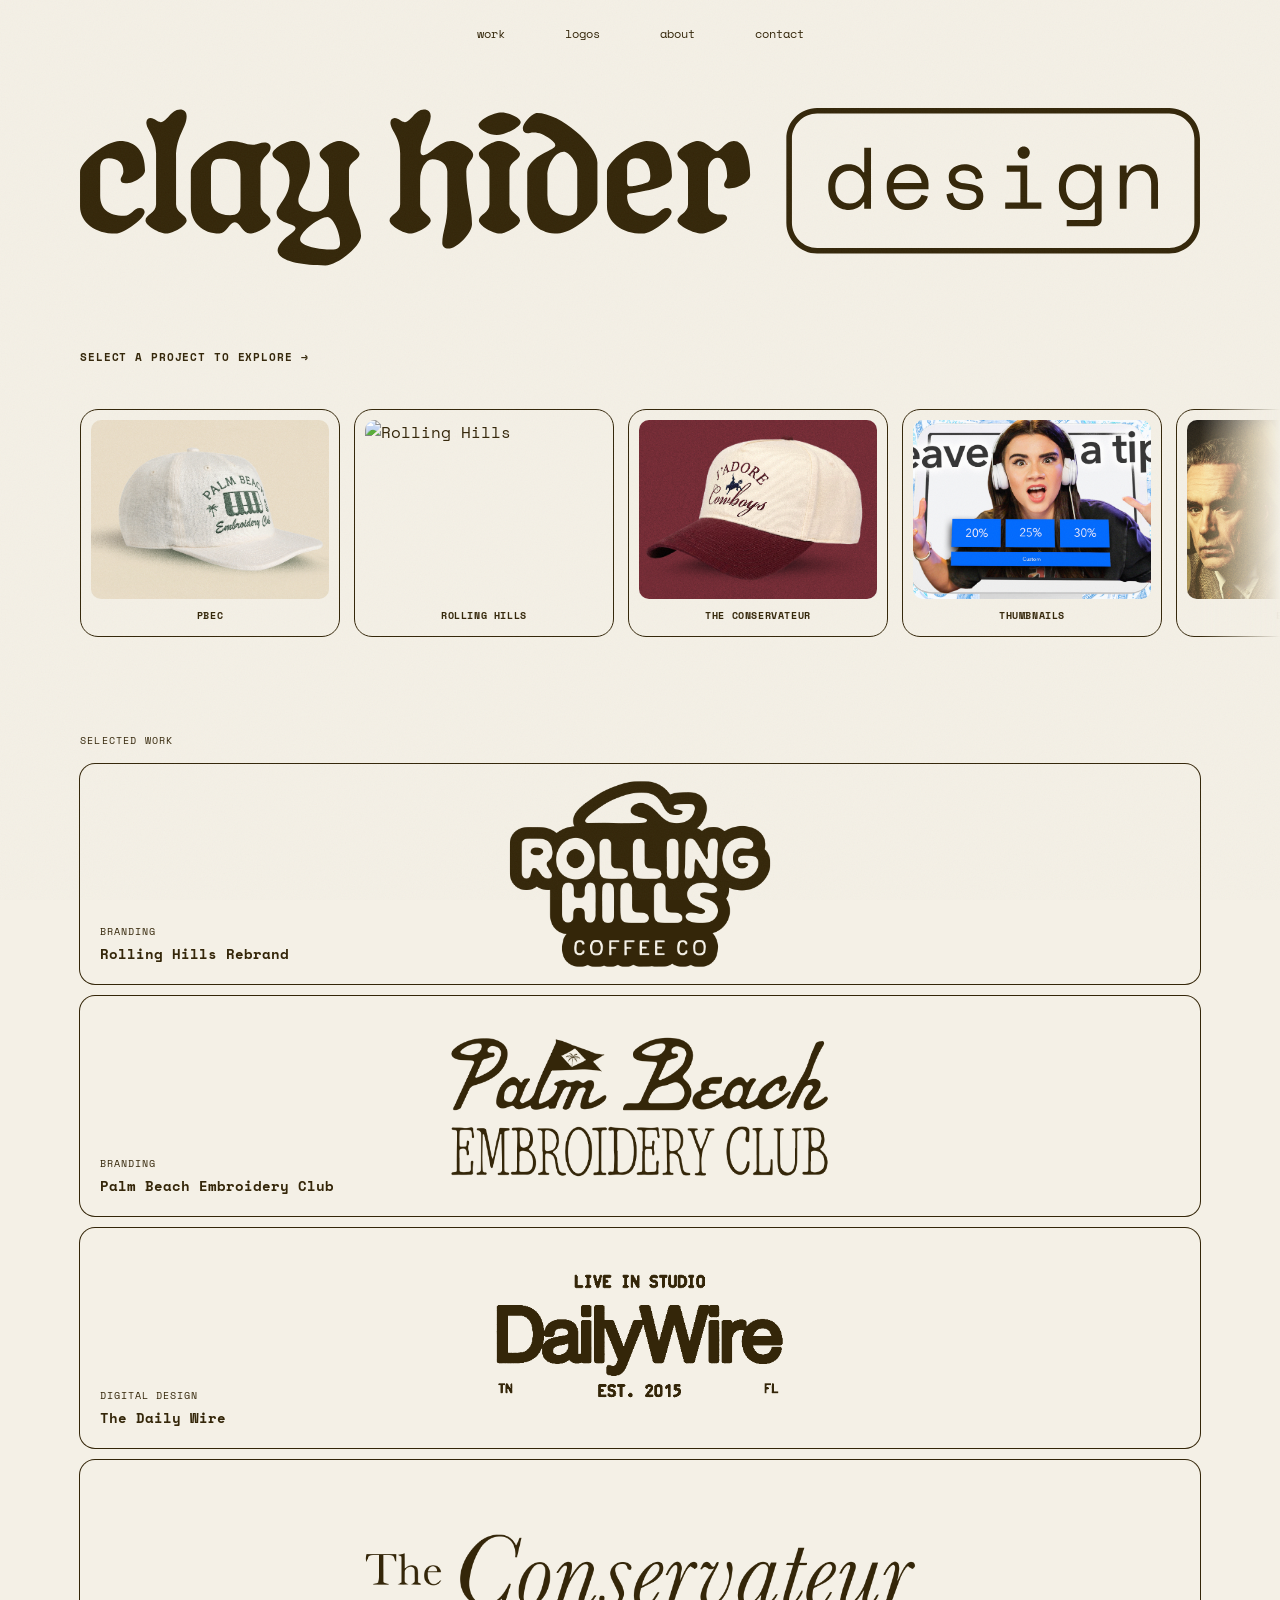
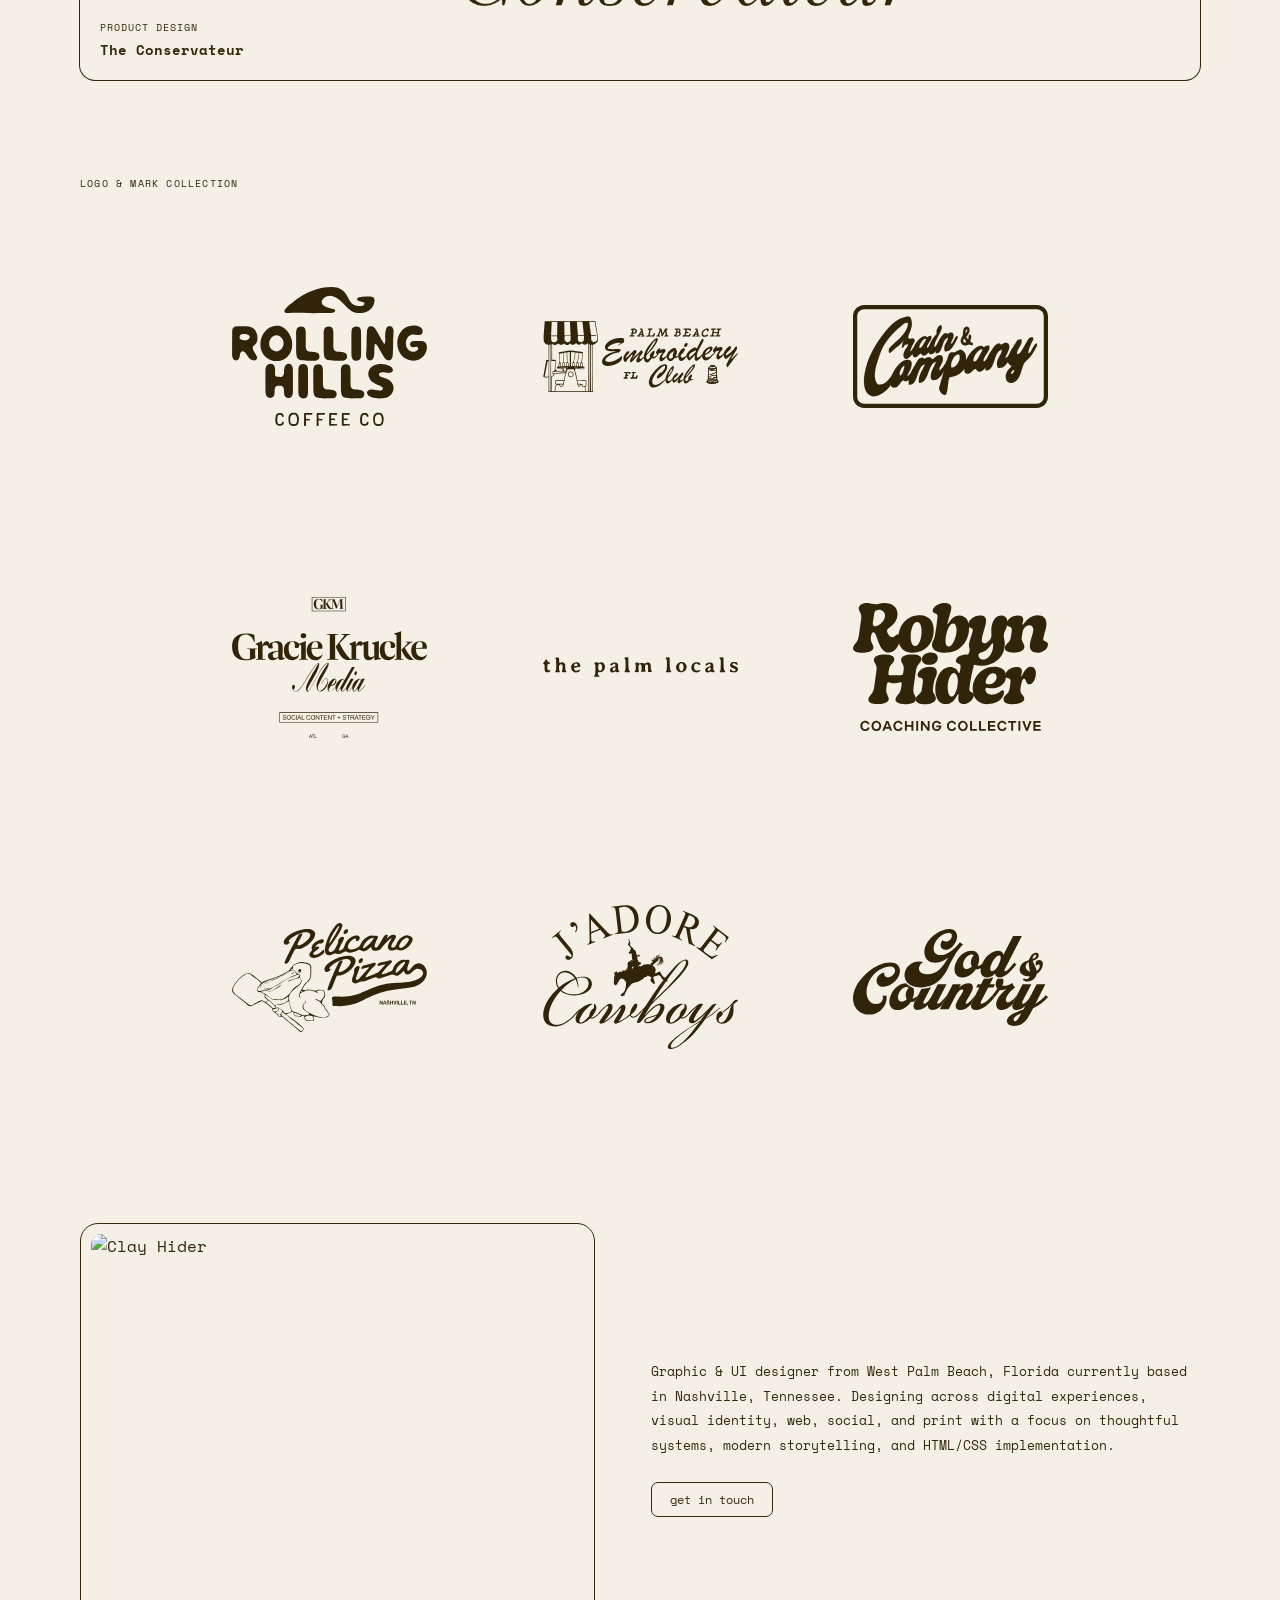
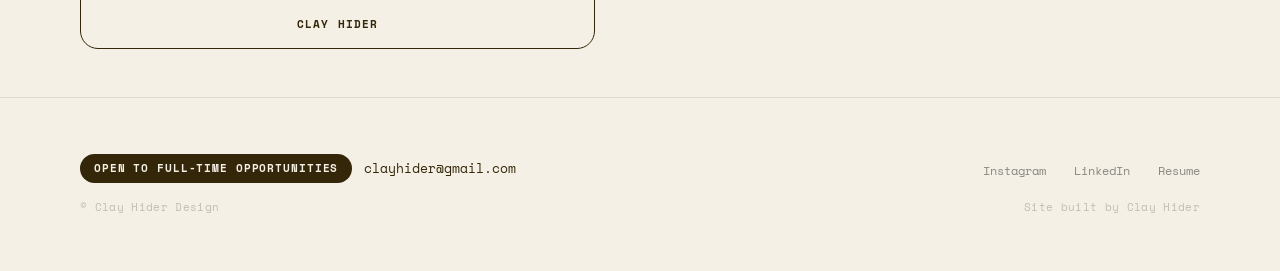
==== index.html @ 3edb749d "5/15 Evening Edits" ====
<!DOCTYPE html>
<html lang="en">
<head>
  <meta charset="UTF-8">
  <meta name="viewport" content="width=device-width, initial-scale=1.0">
  <title>Clay Hider Design</title>
  <link rel="icon" href="chdesign/chdesign-favicon.svg" type="image/svg+xml">
  <link rel="stylesheet" href="style.css?v=83">
</head>
<body>

  <!-- Sticky nav: floating pill with logo only -->
  <div id="sticky-nav">
    <a href="/"><svg class="sticky-logo" xmlns="http://www.w3.org/2000/svg" viewBox="0 0 400.29 56.25" fill="currentColor">
  <g>
    <g>
      <g>
        <path d="M0,22.92c0-3.79,9.42-11.09,14.22-11.09,5.7,0,9,3.73,9,10.51,0,2.03-3.84,4.59-6.9,4.59-1.14,0-1.8-.48-1.8-1.28,0-1.07.96-1.49.96-3.04,0-2.93-1.86-4.64-5.28-4.64-2.1,0-3,1.39-3,3.63v9.65c0,4.75,2.76,7.25,8.58,7.25,2.76,0,3.18-2.77,5.64-2.77.96,0,1.68.59,1.68,1.44,0,2.4-7.5,7.73-10.38,7.73-7.44,0-12.72-4.11-12.72-9.81v-12.16Z"/>
        <path d="M23.7,5.16c0-.85.6-1.55,1.5-1.55,1.5,0,2.34,1.44,3.66,1.44,2.34,0,3.54-4.48,6.9-4.48,1.44,0,2.34.85,2.34,2.4,0,4.11-3.78,6.99-3.78,14.61v16.8c0,3.2,3.78,3.73,3.78,5.81,0,1.81-4.92,4.69-7.26,4.69s-7.44-2.83-7.44-4.69c0-2.08,3.78-2.61,3.78-5.76v-18.29c0-5.87-3.48-8.37-3.48-10.99Z"/>
        <path d="M39.6,35.29v-12.37c0-3.79,9.36-11.09,14.16-11.09,3.48,0,5.52,1.33,7.92,1.33,1.62,0,2.58-.8,4.2-.8,1.32,0,2.22.64,2.22,1.65,0,2.99-3.6,3.09-3.6,7.68v12.69c0,3.25,3.6,3.79,3.6,5.81,0,1.81-4.98,4.69-7.38,4.69-2.64,0-3.42-4.05-5.4-4.05s-2.94,4.05-5.52,4.05c-5.94,0-10.2-3.95-10.2-9.6ZM53.64,38.33c2.4,0,3.72-1.12,3.72-3.31v-11.41c0-4.37-2.22-5.49-7.62-5.49-2.04,0-2.94,1.49-2.94,3.73v10.61c0,3.84,2.34,5.87,6.84,5.87Z"/>
        <path d="M75.6,44.73c1.92-1.39,1.86-2.4,0-3.04-2.64-.85-5.34-1.97-5.34-4.11,0-2.88,4.62-5.39,4.62-11.73,0-3.04-1.38-5.55-3.84-6.77-1.56-.8-2.28-1.65-2.28-2.61,0-1.87,4.86-4.64,7.26-4.64,3.84,0,6.12,3.68,6.12,7.95,0,6.72-4.08,9.28-4.08,13.6,0,1.87,2.88,3.73,6.24,3.73,3,0,4.68-2.72,4.68-5.87v-8.96c0-3.2-3.36-3.73-3.36-5.81,0-1.71,4.56-4.64,7.08-4.64,2.34,0,7.2,2.83,7.2,4.64,0,2.08-3.78,2.67-3.78,5.76v8.69c0,4.91,4.32,9.39,4.32,14.83,0,3.62-8.46,10.51-12.78,10.51-8.82,0-17.04-1.65-17.04-5.39,0-1.81,2.16-4.11,4.98-6.13ZM89.76,50.6c2.46,0,3.18-.59,3.18-2.4,0-4-2.64-9.28-4.5-9.28-2.58,0-9.72,4.91-9.78,8.05,0,2.56,7.5,3.62,11.1,3.62Z"/>
        <path d="M110.64,40.2c0-2.08,3.78-2.61,3.78-5.76v-18.29c0-5.87-3.48-8.32-3.48-10.99,0-.85.6-1.49,1.5-1.55,1.56,0,2.28,1.44,3.66,1.44,2.28,0,3.54-4.48,6.84-4.48,1.5,0,2.4.91,2.4,2.35,0,3.57-3.66,7.52-3.66,12.64,0,.96.42,1.33,1.02,1.33,2.28,0,5.7-5.07,9.96-5.07,3.12,0,7.86,2.83,7.86,4.85s-2.46,2.99-2.46,5.92c0,9.07,2.04,12.59,2.04,18.83,0,3.25-5.28,8.8-8.46,8.8-1.32,0-2.16-.75-2.16-1.97,0-3.95,1.8-6.83,1.8-13.23v-12.21c0-2.61-2.34-4.48-5.34-4.48-2.58,0-4.38,3.79-4.38,7.36v8.69c0,3.25,3.78,3.73,3.78,5.81,0,1.81-4.92,4.69-7.26,4.69s-7.44-2.83-7.44-4.69Z"/>
        <path d="M150.72,1.59c2.58,0,6.78,1.97,6.78,3.47,0,1.65-5.46,4.59-8.52,4.59-2.58,0-6.54-1.92-6.54-3.52,0-1.71,5.1-4.53,8.28-4.53ZM146.34,34.44v-12.21c0-3.2-3.84-3.62-3.78-5.76.06-1.65,4.8-4.64,7.32-4.64s7.38,3.04,7.38,4.64c0,2.13-3.78,2.61-3.78,5.76v12.16c0,3.2,3.78,3.79,3.78,5.81,0,1.81-4.98,4.69-7.32,4.69s-7.38-2.88-7.38-4.69c0-2.03,3.78-2.67,3.78-5.76Z"/>
        <path d="M159.84,22.87c0-2.99,3.6-5.81,7.5-7.52,1.86-.96,2.52-1.44,2.52-2.08,0-.53-.6-1.23-1.68-2.08-2.34-1.71-4.14-2.4-5.94-2.4-.48,0-.96.05-1.44.16-1.5.32-2.52-.32-2.52-1.54,0-2.08,3.3-5.6,5.1-5.6,8.28,0,21.54,11.68,21.54,17.65v14.35c0,3.73-9.36,11.09-14.22,11.09-5.94,0-10.86-3.52-10.86-9.81v-12.21ZM174.66,38.49c2.22,0,3.06-1.39,3.06-3.62v-12.75c0-2.61-2.94-6.51-4.86-6.51-2.76,0-5.82,4.21-5.82,8.53v7.09c0,4.64,2.58,7.25,7.62,7.25Z"/>
        <path d="M188.34,22.92c0-3.79,9.42-11.09,14.22-11.09,6.12,0,9,4.37,9,12.37,0,2.83-3.9,4.64-15.06,6.4-.72.11-.96.43-.96.91,0,4.37,3.42,6.99,8.58,6.99,2.76,0,3.18-2.77,5.7-2.77.9,0,1.62.64,1.62,1.44,0,2.4-7.2,7.73-10.38,7.73-7.44,0-12.72-4.11-12.72-9.81v-12.16ZM196.8,27.99c1.26,0,3.48-.48,5.58-1.23,1.08-.37,1.44-1.01,1.44-2.67,0-3.47-1.62-6.13-5.22-6.13-2.16,0-3.06,1.39-3.06,3.63v4.75c0,1.28.42,1.65,1.26,1.65Z"/>
        <path d="M217.31,34.44v-12.21c0-3.2-3.78-3.68-3.78-5.76,0-1.81,5.04-4.64,7.38-4.64,2.94,0,5.34,3.63,6.72,3.63,1.5,0,3.06-3.63,6.06-3.63,3.48,0,5.82,4.85,5.82,12.16,0,2.35-3.9,4.75-7.56,4.75-1.08,0-1.74-.43-1.74-1.23,0-1.28,1.08-1.6,1.08-3.3,0-3.79-1.44-6.45-3.48-6.45-1.68,0-3.36,2.13-3.36,4.48v12.43c0,2.56,2.58,3.63,4.98,3.41h.18c1.02,0,1.68.48,1.68,1.33,0,2.13-6.78,5.49-9.12,5.49-2.64,0-8.64-2.83-8.64-4.69,0-2.03,3.78-2.67,3.78-5.76Z"/>
      </g>
      <g>
        <g>
          <path d="M280.3,33.66h-.37c-.25.48-.57.89-.95,1.25-.38.35-.8.65-1.25.87-.45.23-.92.4-1.42.52-.5.11-.98.17-1.44.17-1.04,0-2.01-.18-2.9-.53s-1.68-.86-2.36-1.53c-.68-.67-1.21-1.49-1.59-2.48-.39-.99-.58-2.12-.58-3.39v-.5c0-1.25.2-2.37.59-3.36.39-.99.93-1.82,1.59-2.5.67-.68,1.45-1.19,2.34-1.54.89-.35,1.84-.53,2.84-.53,1.06,0,2.05.23,2.98.7.92.47,1.64,1.19,2.14,2.17h.37v-8.8h2.43v21.85h-2.43v-2.37ZM275.12,34.16c.73,0,1.4-.13,2.03-.41.62-.27,1.17-.66,1.64-1.16.47-.5.84-1.1,1.11-1.79s.41-1.47.41-2.33v-.38c0-.83-.13-1.6-.41-2.29s-.64-1.29-1.11-1.79c-.47-.5-1.02-.89-1.65-1.17-.63-.28-1.31-.42-2.01-.42s-1.41.14-2.04.41c-.64.27-1.19.66-1.65,1.15-.47.5-.83,1.09-1.09,1.78-.26.69-.39,1.45-.39,2.28v.5c0,.87.13,1.65.39,2.34.26.69.62,1.28,1.09,1.76.47.49,1.01.86,1.64,1.12.62.26,1.31.39,2.06.39Z"/>
          <path d="M290.76,29.04c.06,1.54.54,2.78,1.44,3.71.89.94,2.14,1.4,3.75,1.4.73,0,1.36-.08,1.9-.25.54-.17,1-.4,1.39-.69.38-.29.7-.63.94-1.01s.43-.8.58-1.23l2.31.62c-.44,1.44-1.24,2.61-2.42,3.51-1.18.91-2.76,1.36-4.76,1.36-1.1,0-2.12-.19-3.04-.58-.93-.38-1.72-.93-2.39-1.64-.67-.71-1.19-1.55-1.56-2.53-.38-.98-.56-2.06-.56-3.25v-.75c0-1.08.19-2.09.58-3.03.38-.94.92-1.74,1.61-2.42.69-.68,1.49-1.21,2.42-1.59.92-.38,1.93-.58,3.01-.58,1.27,0,2.37.23,3.29.7.92.47,1.69,1.05,2.28,1.73s1.03,1.44,1.31,2.25.42,1.56.42,2.25v2h-12.49ZM295.94,22.42c-.69,0-1.33.11-1.92.33-.59.22-1.11.53-1.56.92s-.81.86-1.09,1.39c-.28.53-.46,1.11-.55,1.73h9.99c-.04-.67-.2-1.27-.48-1.81-.28-.54-.64-1-1.09-1.37-.45-.38-.96-.67-1.53-.87-.57-.21-1.16-.31-1.76-.31Z"/>
          <path d="M312.86,24.55c0,.75.32,1.32.95,1.72.63.4,1.79.66,3.48.78,1.81.15,3.19.58,4.14,1.3.95.72,1.42,1.76,1.42,3.14v.19c0,.75-.15,1.42-.45,2.01-.3.59-.72,1.1-1.25,1.51-.53.42-1.18.73-1.93.95-.76.22-1.59.33-2.48.33-1.21,0-2.24-.16-3.11-.48-.86-.32-1.58-.75-2.15-1.28-.57-.53-1-1.13-1.29-1.81-.29-.68-.46-1.36-.5-2.04l2.31-.56c.1,1.19.56,2.14,1.37,2.86s1.89,1.08,3.25,1.08c1.14,0,2.06-.22,2.76-.67.7-.45,1.05-1.08,1.05-1.89,0-.87-.34-1.5-1.03-1.87-.69-.38-1.8-.61-3.34-.72-1.79-.12-3.16-.54-4.12-1.25-.96-.71-1.44-1.74-1.44-3.09v-.19c0-.73.16-1.37.47-1.92.31-.55.73-1.01,1.26-1.39.53-.38,1.13-.66,1.79-.84.67-.19,1.36-.28,2.09-.28,1.02,0,1.92.14,2.68.42.77.28,1.42.64,1.94,1.09.52.45.92.96,1.2,1.54.28.58.46,1.17.55,1.75l-2.31.56c-.1-1-.5-1.78-1.2-2.34-.7-.56-1.61-.84-2.73-.84-.44,0-.86.05-1.26.14-.41.09-.76.23-1.08.42-.31.19-.56.42-.75.7-.19.28-.28.61-.28.98Z"/>
          <path d="M330.68,33.79h5.43v-10.99h-4.87v-2.25h7.3v13.23h5.06v2.25h-12.92v-2.25ZM335.11,15.93c0-.6.21-1.12.64-1.54s.94-.64,1.54-.64,1.12.21,1.54.64c.43.43.64.94.64,1.54s-.21,1.12-.64,1.54-.94.64-1.54.64-1.12-.21-1.54-.64c-.43-.43-.64-.94-.64-1.54Z"/>
          <path d="M362.73,33.66h-.38c-.5.94-1.18,1.64-2.04,2.11-.86.47-1.81.7-2.83.7s-2.02-.18-2.93-.53c-.92-.35-1.72-.86-2.42-1.53s-1.25-1.49-1.65-2.48c-.41-.99-.61-2.12-.61-3.39v-.5c0-1.25.21-2.37.62-3.36.42-.99.97-1.82,1.65-2.5.69-.68,1.49-1.19,2.4-1.54.92-.35,1.87-.53,2.87-.53,1.12,0,2.11.25,2.95.73.84.49,1.5,1.2,1.98,2.14h.38v-2.43h2.43v19.29c0,.71-.22,1.29-.67,1.75-.45.46-1.03.69-1.73.69h-10.08v-2.25h9.21c.56,0,.84-.31.84-.94v-5.43ZM357.55,34.16c.73,0,1.41-.13,2.03-.41s1.17-.66,1.64-1.16c.47-.5.84-1.1,1.11-1.79s.41-1.47.41-2.33v-.38c0-.83-.14-1.6-.41-2.29s-.64-1.29-1.11-1.79c-.47-.5-1.02-.89-1.65-1.17-.63-.28-1.31-.42-2.01-.42s-1.41.14-2.04.41-1.19.66-1.65,1.15c-.47.5-.83,1.09-1.09,1.78s-.39,1.45-.39,2.28v.5c0,.87.13,1.65.39,2.34.26.69.62,1.28,1.09,1.76.47.49,1.01.86,1.64,1.12.62.26,1.31.39,2.06.39Z"/>
          <path d="M374.06,36.03h-2.43v-15.48h2.43v2.62h.37c.96-2.04,2.62-3.06,4.99-3.06,1.79,0,3.21.56,4.28,1.67,1.06,1.11,1.59,2.78,1.59,5.01v9.24h-2.43v-8.74c0-1.62-.36-2.84-1.09-3.65-.73-.81-1.72-1.22-2.96-1.22-1.48,0-2.64.5-3.48,1.51-.84,1.01-1.26,2.36-1.26,4.04v8.05Z"/>
        </g>
        <path d="M389.29,52.02h-125.84c-6.07,0-11-4.93-11-11V11c0-6.07,4.93-11,11-11h125.84c6.07,0,11,4.93,11,11v30.02c0,6.07-4.93,11-11,11ZM263.45,2c-4.96,0-9,4.04-9,9v30.02c0,4.96,4.04,9,9,9h125.84c4.96,0,9-4.04,9-9V11c0-4.96-4.04-9-9-9h-125.84Z"/>
      </g>
    </g>
  </g>
</svg></a>
  </div>

  <nav id="home-nav">
    <div class="container">
      <a href="/" class="nav-logo">clay hider design</a>
      <ul class="nav-links">
        <li><a href="#work">work</a></li>
        <li><a href="#logos">logos</a></li>
        <li><a href="#about">about</a></li>
        <li><a href="#footer">contact</a></li>
      </ul>
    </div>
  </nav>

  <!-- Hero -->
  <section class="hero">
    <div class="container">
      <div class="hero-intro">
        <svg id="Layer_2" data-name="Layer 2" xmlns="http://www.w3.org/2000/svg" viewBox="0 0 400.29 56.25" fill="#342609" class="hero-straight-logo" role="img" aria-label="Clay Hider Design">
  <g id="Layer_1-2" data-name="Layer 1">
    <g>
      <g>
        <path class="ch-l" style="animation-delay:0.00s" d="M0,22.92c0-3.79,9.42-11.09,14.22-11.09,5.7,0,9,3.73,9,10.51,0,2.03-3.84,4.59-6.9,4.59-1.14,0-1.8-.48-1.8-1.28,0-1.07.96-1.49.96-3.04,0-2.93-1.86-4.64-5.28-4.64-2.1,0-3,1.39-3,3.63v9.65c0,4.75,2.76,7.25,8.58,7.25,2.76,0,3.18-2.77,5.64-2.77.96,0,1.68.59,1.68,1.44,0,2.4-7.5,7.73-10.38,7.73-7.44,0-12.72-4.11-12.72-9.81v-12.16Z"/>
        <path class="ch-l" style="animation-delay:0.07s" d="M23.7,5.16c0-.85.6-1.55,1.5-1.55,1.5,0,2.34,1.44,3.66,1.44,2.34,0,3.54-4.48,6.9-4.48,1.44,0,2.34.85,2.34,2.4,0,4.11-3.78,6.99-3.78,14.61v16.8c0,3.2,3.78,3.73,3.78,5.81,0,1.81-4.92,4.69-7.26,4.69s-7.44-2.83-7.44-4.69c0-2.08,3.78-2.61,3.78-5.76v-18.29c0-5.87-3.48-8.37-3.48-10.99Z"/>
        <path class="ch-l" style="animation-delay:0.14s" d="M39.6,35.29v-12.37c0-3.79,9.36-11.09,14.16-11.09,3.48,0,5.52,1.33,7.92,1.33,1.62,0,2.58-.8,4.2-.8,1.32,0,2.22.64,2.22,1.65,0,2.99-3.6,3.09-3.6,7.68v12.69c0,3.25,3.6,3.79,3.6,5.81,0,1.81-4.98,4.69-7.38,4.69-2.64,0-3.42-4.05-5.4-4.05s-2.94,4.05-5.52,4.05c-5.94,0-10.2-3.95-10.2-9.6ZM53.64,38.33c2.4,0,3.72-1.12,3.72-3.31v-11.41c0-4.37-2.22-5.49-7.62-5.49-2.04,0-2.94,1.49-2.94,3.73v10.61c0,3.84,2.34,5.87,6.84,5.87Z"/>
        <path class="ch-l" style="animation-delay:0.21s" d="M75.6,44.73c1.92-1.39,1.86-2.4,0-3.04-2.64-.85-5.34-1.97-5.34-4.11,0-2.88,4.62-5.39,4.62-11.73,0-3.04-1.38-5.55-3.84-6.77-1.56-.8-2.28-1.65-2.28-2.61,0-1.87,4.86-4.64,7.26-4.64,3.84,0,6.12,3.68,6.12,7.95,0,6.72-4.08,9.28-4.08,13.6,0,1.87,2.88,3.73,6.24,3.73,3,0,4.68-2.72,4.68-5.87v-8.96c0-3.2-3.36-3.73-3.36-5.81,0-1.71,4.56-4.64,7.08-4.64,2.34,0,7.2,2.83,7.2,4.64,0,2.08-3.78,2.67-3.78,5.76v8.69c0,4.91,4.32,9.39,4.32,14.83,0,3.62-8.46,10.51-12.78,10.51-8.82,0-17.04-1.65-17.04-5.39,0-1.81,2.16-4.11,4.98-6.13ZM89.76,50.6c2.46,0,3.18-.59,3.18-2.4,0-4-2.64-9.28-4.5-9.28-2.58,0-9.72,4.91-9.78,8.05,0,2.56,7.5,3.62,11.1,3.62Z"/>
        <path class="ch-l" style="animation-delay:0.28s" d="M110.64,40.2c0-2.08,3.78-2.61,3.78-5.76v-18.29c0-5.87-3.48-8.32-3.48-10.99,0-.85.6-1.49,1.5-1.55,1.56,0,2.28,1.44,3.66,1.44,2.28,0,3.54-4.48,6.84-4.48,1.5,0,2.4.91,2.4,2.35,0,3.57-3.66,7.52-3.66,12.64,0,.96.42,1.33,1.02,1.33,2.28,0,5.7-5.07,9.96-5.07,3.12,0,7.86,2.83,7.86,4.85s-2.46,2.99-2.46,5.92c0,9.07,2.04,12.59,2.04,18.83,0,3.25-5.28,8.8-8.46,8.8-1.32,0-2.16-.75-2.16-1.97,0-3.95,1.8-6.83,1.8-13.23v-12.21c0-2.61-2.34-4.48-5.34-4.48-2.58,0-4.38,3.79-4.38,7.36v8.69c0,3.25,3.78,3.73,3.78,5.81,0,1.81-4.92,4.69-7.26,4.69s-7.44-2.83-7.44-4.69Z"/>
        <path class="ch-l" style="animation-delay:0.35s" d="M150.72,1.59c2.58,0,6.78,1.97,6.78,3.47,0,1.65-5.46,4.59-8.52,4.59-2.58,0-6.54-1.92-6.54-3.52,0-1.71,5.1-4.53,8.28-4.53ZM146.34,34.44v-12.21c0-3.2-3.84-3.62-3.78-5.76.06-1.65,4.8-4.64,7.32-4.64s7.38,3.04,7.38,4.64c0,2.13-3.78,2.61-3.78,5.76v12.16c0,3.2,3.78,3.79,3.78,5.81,0,1.81-4.98,4.69-7.32,4.69s-7.38-2.88-7.38-4.69c0-2.03,3.78-2.67,3.78-5.76Z"/>
        <path class="ch-l" style="animation-delay:0.42s" d="M159.84,22.87c0-2.99,3.6-5.81,7.5-7.52,1.86-.96,2.52-1.44,2.52-2.08,0-.53-.6-1.23-1.68-2.08-2.34-1.71-4.14-2.4-5.94-2.4-.48,0-.96.05-1.44.16-1.5.32-2.52-.32-2.52-1.54,0-2.08,3.3-5.6,5.1-5.6,8.28,0,21.54,11.68,21.54,17.65v14.35c0,3.73-9.36,11.09-14.22,11.09-5.94,0-10.86-3.52-10.86-9.81v-12.21ZM174.66,38.49c2.22,0,3.06-1.39,3.06-3.62v-12.75c0-2.61-2.94-6.51-4.86-6.51-2.76,0-5.82,4.21-5.82,8.53v7.09c0,4.64,2.58,7.25,7.62,7.25Z"/>
        <path class="ch-l" style="animation-delay:0.49s" d="M188.34,22.92c0-3.79,9.42-11.09,14.22-11.09,6.12,0,9,4.37,9,12.37,0,2.83-3.9,4.64-15.06,6.4-.72.11-.96.43-.96.91,0,4.37,3.42,6.99,8.58,6.99,2.76,0,3.18-2.77,5.7-2.77.9,0,1.62.64,1.62,1.44,0,2.4-7.2,7.73-10.38,7.73-7.44,0-12.72-4.11-12.72-9.81v-12.16ZM196.8,27.99c1.26,0,3.48-.48,5.58-1.23,1.08-.37,1.44-1.01,1.44-2.67,0-3.47-1.62-6.13-5.22-6.13-2.16,0-3.06,1.39-3.06,3.63v4.75c0,1.28.42,1.65,1.26,1.65Z"/>
        <path class="ch-l" style="animation-delay:0.56s" d="M217.31,34.44v-12.21c0-3.2-3.78-3.68-3.78-5.76,0-1.81,5.04-4.64,7.38-4.64,2.94,0,5.34,3.63,6.72,3.63,1.5,0,3.06-3.63,6.06-3.63,3.48,0,5.82,4.85,5.82,12.16,0,2.35-3.9,4.75-7.56,4.75-1.08,0-1.74-.43-1.74-1.23,0-1.28,1.08-1.6,1.08-3.3,0-3.79-1.44-6.45-3.48-6.45-1.68,0-3.36,2.13-3.36,4.48v12.43c0,2.56,2.58,3.63,4.98,3.41h.18c1.02,0,1.68.48,1.68,1.33,0,2.13-6.78,5.49-9.12,5.49-2.64,0-8.64-2.83-8.64-4.69,0-2.03,3.78-2.67,3.78-5.76Z"/>
      </g>
      <g>
        <g>
          <path class="ch-dl" style="animation-delay:0.62s" d="M280.3,33.66h-.37c-.25.48-.57.89-.95,1.25-.38.35-.8.65-1.25.87-.45.23-.92.4-1.42.52-.5.11-.98.17-1.44.17-1.04,0-2.01-.18-2.9-.53s-1.68-.86-2.36-1.53c-.68-.67-1.21-1.49-1.59-2.48-.39-.99-.58-2.12-.58-3.39v-.5c0-1.25.2-2.37.59-3.36.39-.99.93-1.82,1.59-2.5.67-.68,1.45-1.19,2.34-1.54.89-.35,1.84-.53,2.84-.53,1.06,0,2.05.23,2.98.7.92.47,1.64,1.19,2.14,2.17h.37v-8.8h2.43v21.85h-2.43v-2.37ZM275.12,34.16c.73,0,1.4-.13,2.03-.41.62-.27,1.17-.66,1.64-1.16.47-.5.84-1.1,1.11-1.79s.41-1.47.41-2.33v-.38c0-.83-.13-1.6-.41-2.29s-.64-1.29-1.11-1.79c-.47-.5-1.02-.89-1.65-1.17-.63-.28-1.31-.42-2.01-.42s-1.41.14-2.04.41c-.64.27-1.19.66-1.65,1.15-.47.5-.83,1.09-1.09,1.78-.26.69-.39,1.45-.39,2.28v.5c0,.87.13,1.65.39,2.34.26.69.62,1.28,1.09,1.76.47.49,1.01.86,1.64,1.12.62.26,1.31.39,2.06.39Z"/>
          <path class="ch-dl" style="animation-delay:0.68s" d="M290.76,29.04c.06,1.54.54,2.78,1.44,3.71.89.94,2.14,1.4,3.75,1.4.73,0,1.36-.08,1.9-.25.54-.17,1-.4,1.39-.69.38-.29.7-.63.94-1.01s.43-.8.58-1.23l2.31.62c-.44,1.44-1.24,2.61-2.42,3.51-1.18.91-2.76,1.36-4.76,1.36-1.1,0-2.12-.19-3.04-.58-.93-.38-1.72-.93-2.39-1.64-.67-.71-1.19-1.55-1.56-2.53-.38-.98-.56-2.06-.56-3.25v-.75c0-1.08.19-2.09.58-3.03.38-.94.92-1.74,1.61-2.42.69-.68,1.49-1.21,2.42-1.59.92-.38,1.93-.58,3.01-.58,1.27,0,2.37.23,3.29.7.92.47,1.69,1.05,2.28,1.73s1.03,1.44,1.31,2.25.42,1.56.42,2.25v2h-12.49ZM295.94,22.42c-.69,0-1.33.11-1.92.33-.59.22-1.11.53-1.56.92s-.81.86-1.09,1.39c-.28.53-.46,1.11-.55,1.73h9.99c-.04-.67-.2-1.27-.48-1.81-.28-.54-.64-1-1.09-1.37-.45-.38-.96-.67-1.53-.87-.57-.21-1.16-.31-1.76-.31Z"/>
          <path class="ch-dl" style="animation-delay:0.74s" d="M312.86,24.55c0,.75.32,1.32.95,1.72.63.4,1.79.66,3.48.78,1.81.15,3.19.58,4.14,1.3.95.72,1.42,1.76,1.42,3.14v.19c0,.75-.15,1.42-.45,2.01-.3.59-.72,1.1-1.25,1.51-.53.42-1.18.73-1.93.95-.76.22-1.59.33-2.48.33-1.21,0-2.24-.16-3.11-.48-.86-.32-1.58-.75-2.15-1.28-.57-.53-1-1.13-1.29-1.81-.29-.68-.46-1.36-.5-2.04l2.31-.56c.1,1.19.56,2.14,1.37,2.86s1.89,1.08,3.25,1.08c1.14,0,2.06-.22,2.76-.67.7-.45,1.05-1.08,1.05-1.89,0-.87-.34-1.5-1.03-1.87-.69-.38-1.8-.61-3.34-.72-1.79-.12-3.16-.54-4.12-1.25-.96-.71-1.44-1.74-1.44-3.09v-.19c0-.73.16-1.37.47-1.92.31-.55.73-1.01,1.26-1.39.53-.38,1.13-.66,1.79-.84.67-.19,1.36-.28,2.09-.28,1.02,0,1.92.14,2.68.42.77.28,1.42.64,1.94,1.09.52.45.92.96,1.2,1.54.28.58.46,1.17.55,1.75l-2.31.56c-.1-1-.5-1.78-1.2-2.34-.7-.56-1.61-.84-2.73-.84-.44,0-.86.05-1.26.14-.41.09-.76.23-1.08.42-.31.19-.56.42-.75.7-.19.28-.28.61-.28.98Z"/>
          <path class="ch-dl" style="animation-delay:0.80s" d="M330.68,33.79h5.43v-10.99h-4.87v-2.25h7.3v13.23h5.06v2.25h-12.92v-2.25ZM335.11,15.93c0-.6.21-1.12.64-1.54s.94-.64,1.54-.64,1.12.21,1.54.64c.43.43.64.94.64,1.54s-.21,1.12-.64,1.54-.94.64-1.54.64-1.12-.21-1.54-.64c-.43-.43-.64-.94-.64-1.54Z"/>
          <path class="ch-dl" style="animation-delay:0.86s" d="M362.73,33.66h-.38c-.5.94-1.18,1.64-2.04,2.11-.86.47-1.81.7-2.83.7s-2.02-.18-2.93-.53c-.92-.35-1.72-.86-2.42-1.53s-1.25-1.49-1.65-2.48c-.41-.99-.61-2.12-.61-3.39v-.5c0-1.25.21-2.37.62-3.36.42-.99.97-1.82,1.65-2.5.69-.68,1.49-1.19,2.4-1.54.92-.35,1.87-.53,2.87-.53,1.12,0,2.11.25,2.95.73.84.49,1.5,1.2,1.98,2.14h.38v-2.43h2.43v19.29c0,.71-.22,1.29-.67,1.75-.45.46-1.03.69-1.73.69h-10.08v-2.25h9.21c.56,0,.84-.31.84-.94v-5.43ZM357.55,34.16c.73,0,1.41-.13,2.03-.41s1.17-.66,1.64-1.16c.47-.5.84-1.1,1.11-1.79s.41-1.47.41-2.33v-.38c0-.83-.14-1.6-.41-2.29s-.64-1.29-1.11-1.79c-.47-.5-1.02-.89-1.65-1.17-.63-.28-1.31-.42-2.01-.42s-1.41.14-2.04.41-1.19.66-1.65,1.15c-.47.5-.83,1.09-1.09,1.78s-.39,1.45-.39,2.28v.5c0,.87.13,1.65.39,2.34.26.69.62,1.28,1.09,1.76.47.49,1.01.86,1.64,1.12.62.26,1.31.39,2.06.39Z"/>
          <path class="ch-dl" style="animation-delay:0.92s" d="M374.06,36.03h-2.43v-15.48h2.43v2.62h.37c.96-2.04,2.62-3.06,4.99-3.06,1.79,0,3.21.56,4.28,1.67,1.06,1.11,1.59,2.78,1.59,5.01v9.24h-2.43v-8.74c0-1.62-.36-2.84-1.09-3.65-.73-.81-1.72-1.22-2.96-1.22-1.48,0-2.64.5-3.48,1.51-.84,1.01-1.26,2.36-1.26,4.04v8.05Z"/>
        </g>
        <path class="ch-box" style="animation-delay:0.68s" d="M389.29,52.02h-125.84c-6.07,0-11-4.93-11-11V11c0-6.07,4.93-11,11-11h125.84c6.07,0,11,4.93,11,11v30.02c0,6.07-4.93,11-11,11ZM263.45,2c-4.96,0-9,4.04-9,9v30.02c0,4.96,4.04,9,9,9h125.84c4.96,0,9-4.04,9-9V11c0-4.96-4.04-9-9-9h-125.84Z"/>
      </g>
    </g>
  </g>
</svg>
        <svg class="hero-stack-mobile" xmlns="http://www.w3.org/2000/svg" viewBox="0 0 128.88 124.04" fill="#342609" role="img" aria-label="Clay Hider Design">
          <!-- clay -->
          <path class="ch-sl" style="animation-delay:0.00s" d="M1.2,22.34c0-3.79,9.42-11.09,14.22-11.09,5.7,0,9,3.73,9,10.51,0,2.03-3.84,4.59-6.9,4.59-1.14,0-1.8-.48-1.8-1.28,0-1.07.96-1.49.96-3.04,0-2.93-1.86-4.64-5.28-4.64-2.1,0-3,1.39-3,3.63v9.65c0,4.75,2.76,7.25,8.58,7.25,2.76,0,3.18-2.77,5.64-2.77.96,0,1.68.59,1.68,1.44,0,2.4-7.5,7.73-10.38,7.73-7.44,0-12.72-4.11-12.72-9.81v-12.16Z"/>
          <path class="ch-sl" style="animation-delay:0.07s" d="M24.9,4.59c0-.85.6-1.55,1.5-1.55,1.5,0,2.34,1.44,3.66,1.44,2.34,0,3.54-4.48,6.9-4.48,1.44,0,2.34.85,2.34,2.4,0,4.11-3.78,6.99-3.78,14.61v16.8c0,3.2,3.78,3.73,3.78,5.81,0,1.81-4.92,4.69-7.26,4.69s-7.44-2.83-7.44-4.69c0-2.08,3.78-2.61,3.78-5.76V15.57c0-5.87-3.48-8.37-3.48-10.99Z"/>
          <path class="ch-sl" style="animation-delay:0.14s" d="M40.8,34.72v-12.37c0-3.79,9.36-11.09,14.16-11.09,3.48,0,5.52,1.33,7.92,1.33,1.62,0,2.58-.8,4.2-.8,1.32,0,2.22.64,2.22,1.65,0,2.99-3.6,3.09-3.6,7.68v12.69c0,3.25,3.6,3.79,3.6,5.81,0,1.81-4.98,4.69-7.38,4.69-2.64,0-3.42-4.05-5.4-4.05s-2.94,4.05-5.52,4.05c-5.94,0-10.2-3.95-10.2-9.6ZM54.84,37.76c2.4,0,3.72-1.12,3.72-3.31v-11.41c0-4.37-2.22-5.49-7.62-5.49-2.04,0-2.94,1.49-2.94,3.73v10.61c0,3.84,2.34,5.87,6.84,5.87Z"/>
          <path class="ch-sl" style="animation-delay:0.21s" d="M76.8,44.16c1.92-1.39,1.86-2.4,0-3.04-2.64-.85-5.34-1.97-5.34-4.11,0-2.88,4.62-5.39,4.62-11.73,0-3.04-1.38-5.55-3.84-6.77-1.56-.8-2.28-1.65-2.28-2.61,0-1.87,4.86-4.64,7.26-4.64,3.84,0,6.12,3.68,6.12,7.95,0,6.72-4.08,9.28-4.08,13.6,0,1.87,2.88,3.73,6.24,3.73,3,0,4.68-2.72,4.68-5.87v-8.96c0-3.2-3.36-3.73-3.36-5.81,0-1.71,4.56-4.64,7.08-4.64,2.34,0,7.2,2.83,7.2,4.64,0,2.08-3.78,2.67-3.78,5.76v8.69c0,4.91,4.32,9.39,4.32,14.83,0,3.63-8.46,10.51-12.78,10.51-8.82,0-17.04-1.65-17.04-5.39,0-1.81,2.16-4.11,4.98-6.13ZM90.96,50.02c2.46,0,3.18-.59,3.18-2.4,0-4-2.64-9.28-4.5-9.28-2.58,0-9.72,4.91-9.78,8.05,0,2.56,7.5,3.63,11.1,3.63Z"/>
          <!-- hider -->
          <path class="ch-sl" style="animation-delay:0.28s" d="M0,86.26c0-2.08,3.78-2.61,3.78-5.76v-18.29c0-5.87-3.48-8.32-3.48-10.99,0-.85.6-1.49,1.5-1.55,1.56,0,2.28,1.44,3.66,1.44,2.28,0,3.54-4.48,6.84-4.48,1.5,0,2.4.91,2.4,2.35,0,3.57-3.66,7.52-3.66,12.64,0,.96.42,1.33,1.02,1.33,2.28,0,5.7-5.07,9.96-5.07,3.12,0,7.86,2.83,7.86,4.85s-2.46,2.99-2.46,5.92c0,9.07,2.04,12.59,2.04,18.83,0,3.25-5.28,8.8-8.46,8.8-1.32,0-2.16-.75-2.16-1.97,0-3.95,1.8-6.83,1.8-13.23v-12.21c0-2.61-2.34-4.48-5.34-4.48-2.58,0-4.38,3.79-4.38,7.36v8.69c0,3.25,3.78,3.73,3.78,5.81,0,1.81-4.92,4.69-7.26,4.69s-7.44-2.83-7.44-4.69Z"/>
          <path class="ch-sl" style="animation-delay:0.35s" d="M40.08,47.65c2.58,0,6.78,1.97,6.78,3.47,0,1.65-5.46,4.59-8.52,4.59-2.58,0-6.54-1.92-6.54-3.52,0-1.71,5.1-4.53,8.28-4.53ZM35.7,80.5v-12.21c0-3.2-3.84-3.63-3.78-5.76.06-1.65,4.8-4.64,7.32-4.64s7.38,3.04,7.38,4.64c0,2.13-3.78,2.61-3.78,5.76v12.16c0,3.2,3.78,3.79,3.78,5.81,0,1.81-4.98,4.69-7.32,4.69s-7.38-2.88-7.38-4.69c0-2.03,3.78-2.67,3.78-5.76Z"/>
          <path class="ch-sl" style="animation-delay:0.42s" d="M49.2,68.93c0-2.99,3.6-5.81,7.5-7.52,1.86-.96,2.52-1.44,2.52-2.08,0-.53-.6-1.23-1.68-2.08-2.34-1.71-4.14-2.4-5.94-2.4-.48,0-.96.05-1.44.16-1.5.32-2.52-.32-2.52-1.55,0-2.08,3.3-5.6,5.1-5.6,8.28,0,21.54,11.68,21.54,17.65v14.35c0,3.73-9.36,11.09-14.22,11.09-5.94,0-10.86-3.52-10.86-9.81v-12.21ZM64.02,84.55c2.22,0,3.06-1.39,3.06-3.63v-12.75c0-2.61-2.94-6.51-4.86-6.51-2.76,0-5.82,4.21-5.82,8.53v7.09c0,4.64,2.58,7.25,7.62,7.25Z"/>
          <path class="ch-sl" style="animation-delay:0.49s" d="M77.7,68.98c0-3.79,9.42-11.09,14.22-11.09,6.12,0,9,4.37,9,12.37,0,2.83-3.9,4.64-15.06,6.4-.72.11-.96.43-.96.91,0,4.37,3.42,6.99,8.58,6.99,2.76,0,3.18-2.77,5.7-2.77.9,0,1.62.64,1.62,1.44,0,2.4-7.2,7.73-10.38,7.73-7.44,0-12.72-4.11-12.72-9.81v-12.16ZM86.16,74.05c1.26,0,3.48-.48,5.58-1.23,1.08-.37,1.44-1.01,1.44-2.67,0-3.47-1.62-6.13-5.22-6.13-2.16,0-3.06,1.39-3.06,3.63v4.75c0,1.28.42,1.65,1.26,1.65Z"/>
          <path class="ch-sl" style="animation-delay:0.56s" d="M106.68,80.5v-12.21c0-3.2-3.78-3.68-3.78-5.76,0-1.81,5.04-4.64,7.38-4.64,2.94,0,5.34,3.63,6.72,3.63,1.5,0,3.06-3.63,6.06-3.63,3.48,0,5.82,4.85,5.82,12.16,0,2.35-3.9,4.75-7.56,4.75-1.08,0-1.74-.43-1.74-1.23,0-1.28,1.08-1.6,1.08-3.31,0-3.79-1.44-6.45-3.48-6.45-1.68,0-3.36,2.13-3.36,4.48v12.43c0,2.56,2.58,3.63,4.98,3.41h.18c1.02,0,1.68.48,1.68,1.33,0,2.13-6.78,5.49-9.12,5.49-2.64,0-8.64-2.83-8.64-4.69,0-2.03,3.78-2.67,3.78-5.76Z"/>
          <!-- box -->
          <path class="ch-sl-box" style="animation-delay:0.42s" d="M110.72,124.04H39.53c-3.43,0-6.22-2.79-6.22-6.22v-14.44c0-3.43,2.79-6.22,6.22-6.22h71.2c3.43,0,6.22,2.79,6.22,6.22v14.44c0,3.43-2.79,6.22-6.22,6.22ZM39.53,98.28c-2.81,0-5.09,2.28-5.09,5.09v14.44c0,2.81,2.28,5.09,5.09,5.09h71.2c2.81,0,5.09-2.28,5.09-5.09v-14.44c0-2.81-2.28-5.09-5.09-5.09H39.53Z"/>
          <!-- design -->
          <path class="ch-sl-d" style="animation-delay:0.48s" d="M49.3,114.33h-.21c-.14.27-.32.5-.53.7-.22.2-.45.36-.7.49-.25.13-.52.22-.8.29-.28.06-.55.1-.81.1-.58,0-1.13-.1-1.63-.3s-.94-.48-1.32-.86c-.38-.37-.68-.84-.89-1.39-.22-.55-.32-1.19-.32-1.9v-.28c0-.7.11-1.33.33-1.88.22-.55.52-1.02.89-1.4.37-.38.81-.67,1.31-.87.5-.2,1.03-.3,1.59-.3.6,0,1.15.13,1.67.39.52.26.92.67,1.2,1.22h.21v-4.93h1.36v12.25h-1.36v-1.33ZM46.4,114.61c.41,0,.79-.08,1.14-.23.35-.15.66-.37.92-.65.26-.28.47-.61.62-1.01s.23-.83.23-1.3v-.21c0-.47-.08-.9-.23-1.29s-.36-.73-.62-1.01c-.26-.28-.57-.5-.93-.66-.36-.16-.73-.24-1.13-.24s-.79.08-1.15.23c-.36.15-.67.37-.93.65-.26.28-.47.61-.61,1-.15.38-.22.81-.22,1.28v.28c0,.49.07.93.22,1.31.15.39.35.71.61.99.26.27.57.48.92.63.35.15.73.22,1.15.22Z"/>
          <path class="ch-sl-d" style="animation-delay:0.54s" d="M55.16,111.74c.04.86.3,1.56.81,2.08.5.52,1.2.79,2.1.79.41,0,.76-.05,1.07-.14.3-.09.56-.22.78-.38.22-.16.39-.35.52-.57s.24-.45.32-.69l1.29.35c-.25.8-.7,1.46-1.36,1.97-.66.51-1.55.76-2.67.76-.62,0-1.19-.11-1.71-.32-.52-.22-.97-.52-1.34-.92-.37-.4-.67-.87-.87-1.42-.21-.55-.32-1.15-.32-1.82v-.42c0-.61.11-1.17.32-1.7.22-.52.52-.98.9-1.36.38-.38.84-.68,1.36-.89.52-.22,1.08-.32,1.69-.32.71,0,1.33.13,1.85.39.52.26.94.59,1.28.97s.58.8.73,1.26.24.87.24,1.26v1.12h-7ZM58.07,108.03c-.38,0-.74.06-1.08.18-.33.12-.62.29-.87.52s-.45.48-.61.78c-.16.3-.26.62-.31.97h5.6c-.02-.37-.11-.71-.27-1.01-.16-.3-.36-.56-.61-.77-.25-.21-.54-.37-.86-.49-.32-.12-.65-.18-.99-.18Z"/>
          <path class="ch-sl-d" style="animation-delay:0.60s" d="M67.55,109.22c0,.42.18.74.53.96.36.22,1.01.37,1.95.44,1.01.08,1.79.32,2.32.73.53.4.8.99.8,1.76v.11c0,.42-.08.8-.25,1.13-.17.33-.4.62-.7.85-.3.23-.66.41-1.08.53-.43.12-.89.18-1.39.18-.68,0-1.26-.09-1.74-.27-.48-.18-.89-.42-1.21-.72-.32-.3-.56-.64-.73-1.01-.16-.38-.26-.76-.28-1.15l1.29-.32c.06.67.31,1.2.77,1.6s1.06.6,1.82.6c.64,0,1.16-.12,1.55-.38.39-.25.59-.6.59-1.06,0-.49-.19-.84-.58-1.05-.38-.21-1.01-.34-1.87-.4-1-.07-1.77-.3-2.31-.7-.54-.4-.8-.97-.8-1.73v-.11c0-.41.09-.77.26-1.08.18-.31.41-.57.71-.78.3-.21.63-.37,1.01-.47.37-.11.76-.16,1.17-.16.57,0,1.07.08,1.5.24.43.16.79.36,1.08.61.29.25.52.54.67.87.16.33.26.65.31.98l-1.29.31c-.06-.56-.28-1-.67-1.31-.39-.31-.9-.47-1.53-.47-.24,0-.48.03-.71.08-.23.05-.43.13-.6.24-.17.1-.31.24-.42.39-.11.16-.16.34-.16.55Z"/>
          <path class="ch-sl-d" style="animation-delay:0.66s" d="M77.54,114.4h3.04v-6.16h-2.73v-1.26h4.09v7.42h2.83v1.26h-7.24v-1.26ZM80.02,104.39c0-.34.12-.63.36-.87s.53-.36.87-.36.63.12.87.36c.24.24.36.53.36.87s-.12.63-.36.87-.53.36-.87.36-.63-.12-.87-.36c-.24-.24-.36-.53-.36-.87Z"/>
          <path class="ch-sl-d" style="animation-delay:0.72s" d="M95.51,114.33h-.21c-.28.52-.66.92-1.15,1.18-.48.26-1.01.39-1.58.39s-1.13-.1-1.64-.3c-.51-.2-.97-.48-1.36-.86s-.7-.84-.93-1.39c-.23-.55-.34-1.19-.34-1.9v-.28c0-.7.12-1.33.35-1.88.23-.55.54-1.02.93-1.4.38-.38.83-.67,1.35-.87.51-.2,1.05-.3,1.61-.3.63,0,1.18.14,1.65.41.47.27.84.67,1.11,1.2h.21v-1.36h1.36v10.81c0,.4-.13.72-.38.98-.25.26-.57.38-.97.38h-5.65v-1.26h5.16c.31,0,.47-.18.47-.52v-3.04ZM92.6,114.61c.41,0,.79-.08,1.14-.23s.66-.37.92-.65c.26-.28.47-.61.62-1.01s.23-.83.23-1.3v-.21c0-.47-.08-.9-.23-1.29s-.36-.73-.62-1.01c-.26-.28-.57-.5-.93-.66-.36-.16-.73-.24-1.13-.24s-.79.08-1.15.23-.67.37-.93.65c-.26.28-.47.61-.61,1s-.22.81-.22,1.28v.28c0,.49.07.93.22,1.31.15.39.35.71.61.99.26.27.57.48.92.63.35.15.73.22,1.15.22Z"/>
          <path class="ch-sl-d" style="animation-delay:0.78s" d="M101.86,115.66h-1.36v-8.68h1.36v1.47h.21c.54-1.14,1.47-1.71,2.8-1.71,1,0,1.8.31,2.4.94.6.62.89,1.56.89,2.81v5.18h-1.36v-4.9c0-.91-.2-1.59-.61-2.05-.41-.45-.96-.68-1.66-.68-.83,0-1.48.28-1.95.85-.47.57-.71,1.32-.71,2.27v4.51Z"/>
        </svg>
        <nav class="hero-mobile-links">
          <a href="#work">work</a>
          <a href="#logos">logos</a>
          <a href="#about">about</a>
          <a href="#footer">contact</a>
        </nav>
      </div>
    </div>

  <div class="container">
    <p class="hero-carousel-label">Select a project to explore →</p>
    <div class="hero-cards-outer">
      <div class="hero-cards" id="heroCards">
        <a href="PBEC/" class="hc-card">
          <div class="hc-photo"><img src="PBEC/PBEC-HatMockup.png" alt="PBEC"></div>
          <span class="hc-label">PBEC</span>
        </a>
        <a href="Rolling-Hills/#brand-in-world" class="hc-card">
          <div class="hc-photo"><img src="Rolling-Hills/RH-Wraps-Mockup.png" alt="Rolling Hills"></div>
          <span class="hc-label">Rolling Hills</span>
        </a>
        <a href="The-Conservateur/#jadore" class="hc-card">
          <div class="hc-photo"><img src="The-Conservateur/J%27Adore%20Cowboys/JAdore-Mockup.png" alt="The Conservateur"></div>
          <span class="hc-label">The Conservateur</span>
        </a>
        <a href="Daily-Wire/#thumbnails" class="hc-card">
          <div class="hc-photo"><img src="Daily-Wire/Thumbnails/BC-Tip%3F.jpg" alt="Thumbnails"></div>
          <span class="hc-label">Thumbnails</span>
        </a>
        <a href="Daily-Wire/#thumbnails" class="hc-card">
          <div class="hc-photo"><img src="Daily-Wire/Other%20Designs/JBPxMusk-16x9.jpg" alt="Editorial"></div>
          <span class="hc-label">Editorial</span>
        </a>
        <a href="Daily-Wire/#crain-co" class="hc-card">
          <div class="hc-photo"><img src="Daily-Wire/Crain%20%26%20Co%20Hat%20Design/CrainCo-Mockup.png" alt="Crain &amp; Co"></div>
          <span class="hc-label">Crain &amp; Co</span>
        </a>
        <a href="Rolling-Hills/#cold-brew" class="hc-card">
          <div class="hc-photo"><img src="Rolling-Hills/RH-Strawberry-HeroCard.jpg" alt="Rolling Hills Strawberry Latte"></div>
          <span class="hc-label">Rolling Hills</span>
        </a>
        <a href="Rolling-Hills/#cold-brew" class="hc-card">
          <div class="hc-photo"><img src="Rolling-Hills/ColdBrew-Pic.jpg" alt="RH Cold Brew"></div>
          <span class="hc-label">RH Cold Brew</span>
        </a>
      </div>
    </div>
  </div>
  </section>

  <!-- Selected Work -->
  <section class="section" id="work">
    <div class="container">
      <div class="section-header reveal">
        <p class="eyebrow">Selected Work</p>
      </div>
      <div class="projects-grid">

        <a href="Rolling-Hills/" class="project-card reveal">
          <div class="card-thumb-wrap">
            <img src="Rolling-Hills/RH-Feature-Brown.png" alt="Rolling Hills" class="card-thumb">
            <img src="Rolling-Hills/RH-Feature-Color.png" alt="" class="card-thumb-color">
            <div class="card-overlay">
              <p class="card-meta">Branding</p>
              <h2 class="card-title">Rolling Hills Rebrand</h2>
            </div>
          </div>
        </a>

        <a href="PBEC/" class="project-card reveal">
          <div class="card-thumb-wrap">
            <img src="PBEC/PBEC-Feature-Brown.png" alt="Palm Beach Embroidery Club" class="card-thumb">
            <img src="PBEC/PBEC-Feature-Color.png" alt="" class="card-thumb-color">
            <div class="card-overlay">
              <p class="card-meta">Branding</p>
              <h2 class="card-title">Palm Beach Embroidery Club</h2>
            </div>
          </div>
        </a>

        <a href="Daily-Wire/" class="project-card reveal">
          <div class="card-thumb-wrap">
            <img src="Daily-Wire/DW-Feature-Brown.png" alt="The Daily Wire" class="card-thumb">
            <img src="Daily-Wire/DW-Feature-Color.png" alt="" class="card-thumb-color">
            <div class="card-overlay">
              <p class="card-meta">Digital Design</p>
              <h2 class="card-title">The Daily Wire</h2>
            </div>
          </div>
        </a>

        <a href="The-Conservateur/" class="project-card reveal">
          <div class="card-thumb-wrap">
            <img src="The-Conservateur/TC-Feature-Brown.png" alt="The Conservateur" class="card-thumb">
            <img src="The-Conservateur/TC-Feature-Color.png" alt="" class="card-thumb-color">
            <div class="card-overlay">
              <p class="card-meta">Product Design</p>
              <h2 class="card-title">The Conservateur</h2>
            </div>
          </div>
        </a>

      </div>
    </div>
  </section>

  <!-- Logo & Mark Collection -->
  <section class="section" id="logos">
    <div class="container">
      <div class="section-header reveal">
        <p class="eyebrow">Logo &amp; Mark Collection</p>
      </div>
      <div class="logo-grid">
        <div class="logo-cell reveal"><img src="Logo-Images/RH-Logo.svg" alt="Rolling Hills Coffee Co" class="logo-img"></div>
        <div class="logo-cell reveal"><img src="Logo-Images/PBEC-Logo.svg" alt="Palm Beach Embroidery Club" class="logo-img"></div>
        <div class="logo-cell reveal"><img src="Logo-Images/CrainCo-Logo.svg" alt="Crain &amp; Co" class="logo-img"></div>
        <div class="logo-cell reveal"><img src="Logo-Images/GM-Logo.svg" alt="Gracie Krucke Media" class="logo-img"></div>
        <div class="logo-cell reveal"><img src="Logo-Images/PalmLocals-Logo.svg" alt="Palm Locals" class="logo-img"></div>
        <div class="logo-cell reveal"><img src="Logo-Images/RHCC-Logo.svg" alt="Robyn Hider Coaching Collective" class="logo-img"></div>
        <div class="logo-cell reveal"><img src="Logo-Images/Pelicano-Logo.svg" alt="Pelicano Pizza" class="logo-img"></div>
        <div class="logo-cell reveal"><img src="Logo-Images/J'adore-Logo.svg" alt="J'adore Cowboys" class="logo-img"></div>
        <div class="logo-cell reveal"><img src="Logo-Images/GodCountry-Logo.svg" alt="God &amp; Country" class="logo-img"></div>
      </div>
    </div>
  </section>

  <!-- About -->
  <section class="section" id="about">
    <div class="container">
      <div class="about-inner">
        <div class="about-card reveal">
          <img src="chdesign/chdesign-pic.jpg" alt="Clay Hider" class="about-photo">
          <p class="about-name">Clay Hider</p>
        </div>
        <div class="about-text reveal">
          <p class="about-bio">Graphic &amp; UI designer from West Palm Beach, Florida currently based in Nashville, Tennessee. Designing across digital experiences, visual identity, web, social, and print with a focus on thoughtful systems, modern storytelling, and HTML/CSS implementation.</p>
          <a href="mailto:clayhider@gmail.com" class="cta-btn">get in touch</a>
        </div>
      </div>
    </div>
  </section>

  <!-- Footer -->
  <footer id="footer">
    <div class="container">
      <div class="footer-top">
        <p class="footer-tagline"><span class="footer-opps-pill">Open to full-time opportunities</span>  <a href="mailto:clayhider@gmail.com">clayhider@gmail.com</a></p>
        <ul class="footer-links">
          <li><a href="https://www.instagram.com/clayhider/" target="_blank" rel="noopener">Instagram</a></li>
          <li><a href="https://www.linkedin.com/in/clay-hider" target="_blank" rel="noopener">LinkedIn</a></li>
          <li><a href="chdesign/Clay_Hider_Resume.pdf" target="_blank" rel="noopener">Resume</a></li>
        </ul>
      </div>
      <div class="footer-bottom">
        <p class="footer-copy">&copy; Clay Hider Design</p>
        <p class="footer-built">Site built by Clay Hider</p>
      </div>
    </div>
  </footer>


  <script>
    (function () {
      var cards = document.querySelectorAll('#heroCards .hc-card');
      cards.forEach(function (card) {
        // Once the entrance animation ends, clear it so hover transform works freely
        card.addEventListener('animationend', function () {
          card.style.opacity = '1';
          card.style.transform = '';
          card.style.animation = 'none';
        }, { once: true });

        card.addEventListener('mouseenter', function () {
          card.style.transform = 'translateX(5px) translateY(-6px)';
        });
        card.addEventListener('mouseleave', function () {
          card.style.transform = '';
        });
      });
    })();

    // ── Scroll reveal ──
    (function () {
      var io = new IntersectionObserver(function (entries) {
        entries.forEach(function (entry) {
          if (!entry.isIntersecting) return;
          entry.target.classList.add('is-visible');
          io.unobserve(entry.target);
        });
      }, { threshold: 0.08 });

      document.querySelectorAll('.reveal').forEach(function (el) {
        var siblings = Array.from(el.parentElement.querySelectorAll('.reveal'));
        var idx = siblings.indexOf(el);
        el.style.transitionDelay = (idx * 0.07) + 's';
        io.observe(el);
      });
    })();

    // ── Sticky nav ──
    (function () {
      var stickyNav = document.getElementById('sticky-nav');
      var hero = document.querySelector('.hero');
      if (!stickyNav || !hero) return;
      var io = new IntersectionObserver(function (entries) {
        stickyNav.classList.toggle('is-visible', !entries[0].isIntersecting);
      }, { threshold: 0 });
      io.observe(hero);
    })();

    // ── Nav link click flash ──
    (function () {
      document.querySelectorAll('.nav-links a, .hero-mobile-links a, .cta-btn').forEach(function (a) {
        a.addEventListener('click', function () {
          a.classList.add('is-clicking');
          setTimeout(function () { a.classList.remove('is-clicking'); }, 400);
        });
      });
    })();

    // ── Hero cards: click-drag scroll on desktop ──
    (function () {
      var slider = document.getElementById('heroCards');
      var isDown = false, dragged = false;
      var startX = 0, scrollStart = 0;
      var velX = 0, lastX = 0, lastTime = 0;
      var rafId;

      slider.style.cursor = 'grab';

      slider.addEventListener('mousedown', function (e) {
        if (e.button !== 0) return;
        e.preventDefault(); // stop browser native link/image drag
        cancelAnimationFrame(rafId);
        isDown = true; dragged = false;
        startX = e.clientX;
        scrollStart = slider.scrollLeft;
        lastX = e.clientX;
        lastTime = performance.now();
        velX = 0;
        slider.style.cursor = 'grabbing';
        slider.style.scrollSnapType = 'none';
      });

      slider.addEventListener('dragstart', function (e) { e.preventDefault(); });

      document.addEventListener('mousemove', function (e) {
        if (!isDown) return;
        var now = performance.now();
        var dt = now - lastTime;
        if (dt > 0) velX = (e.clientX - lastX) / dt;
        lastX = e.clientX;
        lastTime = now;
        var dx = e.clientX - startX;
        if (Math.abs(dx) > 4) dragged = true;
        slider.scrollLeft = scrollStart - dx;
      });

      document.addEventListener('mouseup', function () {
        if (!isDown) return;
        isDown = false;
        slider.style.cursor = 'grab';
        var velocity = velX * 18;
        var current = slider.scrollLeft;
        function momentum() {
          velocity *= 0.88;
          current -= velocity;
          slider.scrollLeft = current;
          if (Math.abs(velocity) > 0.5) {
            rafId = requestAnimationFrame(momentum);
          } else {
            slider.style.scrollSnapType = '';
          }
        }
        if (Math.abs(velocity) > 0.2) {
          rafId = requestAnimationFrame(momentum);
        } else {
          slider.style.scrollSnapType = '';
        }
      });

      // Swallow the click that fires after a drag so links don't navigate
      slider.addEventListener('click', function (e) {
        if (dragged) {
          e.preventDefault();
          e.stopPropagation();
          dragged = false;
        }
      }, true);
    })();

    // ── Logo lightbox ──
    (function () {
      var lightbox = document.getElementById('logo-lightbox');
      var lbImg    = document.getElementById('logo-lightbox-img');
      var lbClose  = document.getElementById('logo-lightbox-close');

      function open(src, alt) {
        lbImg.src = src;
        lbImg.alt = alt;
        lightbox.classList.add('is-open');
        document.body.style.overflow = 'hidden';
      }
      function close() {
        lightbox.classList.remove('is-open');
        document.body.style.overflow = '';
      }

      document.querySelectorAll('.logo-cell').forEach(function (cell) {
        cell.addEventListener('click', function () {
          var img = cell.querySelector('.logo-img');
          if (img) open(img.src, img.alt);
        });
      });

      lbClose.addEventListener('click', close);
      lightbox.addEventListener('click', function (e) {
        if (e.target === lightbox) close();
      });
      document.addEventListener('keydown', function (e) {
        if (e.key === 'Escape') close();
      });
    })();

    // ── Mobile project card: color reveal before navigation ──
    (function () {
      if (!window.matchMedia('(hover: none)').matches) return;
      document.querySelectorAll('.project-card').forEach(function (card) {
        card.addEventListener('click', function (e) {
          e.preventDefault();
          var href = card.getAttribute('href');
          card.classList.add('is-tapped');
          // After 3.15s start fading the page, navigate at 3.5s
          setTimeout(function () {
            document.body.classList.add('page-leaving');
          }, 3150);
          setTimeout(function () {
            window.location.href = href;
          }, 3500);
        });
      });

      // When navigating back, the bfcache can restore the page with
      // page-leaving still on <body> (invisible) and is-tapped on cards.
      // pageshow fires on both fresh loads and bfcache restores — clean up.
      window.addEventListener('pageshow', function () {
        document.body.classList.remove('page-leaving');
        document.querySelectorAll('.project-card.is-tapped').forEach(function (card) {
          card.classList.remove('is-tapped');
        });
      });
    })();
  </script>

  <!-- Logo lightbox overlay -->
  <div id="logo-lightbox" role="dialog" aria-modal="true">
    <button id="logo-lightbox-close" aria-label="Close">✕</button>
    <img id="logo-lightbox-img" src="" alt="">
  </div>

</body>
</html>
---- style.css ----
@import url('https://fonts.googleapis.com/css2?family=Space+Mono:wght@400;700&display=swap');

*, *::before, *::after {
  box-sizing: border-box;
  margin: 0;
  padding: 0;
}

:root {
  --bg: #F4F0E6;
  --text: #342609;
  --muted: #888880;
  --placeholder: #D8D3C8;
  --placeholder-dark: #C2BDB2;
  --border: #E0DBD0;
}

html {
  font-family: 'Space Mono', monospace;
  background: var(--bg);
  color: var(--text);
  -webkit-font-smoothing: antialiased;
  -moz-osx-font-smoothing: grayscale;
  scroll-behavior: smooth;
}

body {
  min-height: 100vh;
}

/* Grain overlay */
body::after {
  content: '';
  position: fixed;
  inset: 0;
  pointer-events: none;
  z-index: 9999;
  opacity: 0.04;
  background-image: url("data:image/svg+xml,<svg xmlns='http://www.w3.org/2000/svg' width='256' height='256'><filter id='n'><feTurbulence type='fractalNoise' baseFrequency='0.75' numOctaves='4' stitchTiles='stitch'/></filter><rect width='256' height='256' filter='url(%23n)'/></svg>");
}

.container {
  max-width: 1280px;
  margin: 0 auto;
  padding: 0 80px;
}

/* ── Sticky header — floating pill ── */
#sticky-nav {
  position: fixed;
  top: 16px;
  left: 50%;
  transform: translateX(-50%) translateY(calc(-100% - 24px));
  z-index: 1000;
  background: rgba(244, 240, 230, 0.92);
  backdrop-filter: blur(16px);
  -webkit-backdrop-filter: blur(16px);
  border: 1px solid rgba(52, 38, 9, 0.22);
  border-radius: 50px;
  padding: 11px 28px;
  transition: transform 0.4s cubic-bezier(0.23, 1, 0.32, 1);
  white-space: nowrap;
}

#sticky-nav.is-visible {
  transform: translateX(-50%) translateY(0);
}

#sticky-nav a {
  color: inherit;
  text-decoration: none;
}

.sticky-logo {
  height: 20px;
  width: auto;
  display: block;
}

.nav-logo-img {
  height: 20px;
  width: auto;
  display: block;
}

/* ── Nav ── */
nav {
  padding: 20px 0;
}

nav .container {
  display: flex;
  justify-content: space-between;
  align-items: center;
}

/* Homepage: center nav links, no logo text */
#home-nav .container {
  justify-content: center;
}
#home-nav .nav-logo {
  display: none;
}

.nav-logo {
  font-size: 12px;
  font-weight: 400;
  letter-spacing: 0.02em;
  text-decoration: none;
  color: var(--text);
  text-transform: lowercase;
}

.nav-links {
  display: flex;
  gap: 36px;
  list-style: none;
}

.nav-links a {
  font-size: 12px;
  font-weight: 400;
  color: var(--text);
  text-decoration: none;
  text-transform: lowercase;
  padding: 5px 11px;
  border-radius: 7px;
  border: 1px solid transparent;
  transition: color 0.2s ease, border-color 0.2s ease, background 0.15s ease;
}

.nav-links a:hover {
  color: var(--text);
  border-color: var(--text);
}

.nav-links a.is-clicking {
  background: var(--text);
  color: var(--bg);
  border-color: var(--text);
}

/* ── Hamburger ── */
.nav-hamburger {
  display: none;
  flex-direction: column;
  gap: 5px;
  background: none;
  border: none;
  cursor: pointer;
  padding: 4px;
}

.nav-hamburger span {
  display: block;
  width: 22px;
  height: 2px;
  background: var(--text);
  border-radius: 2px;
  transition: transform 0.3s ease, opacity 0.3s ease;
}

.nav-hamburger.is-open span:nth-child(1) { transform: translateY(7px) rotate(45deg); }
.nav-hamburger.is-open span:nth-child(2) { opacity: 0; }
.nav-hamburger.is-open span:nth-child(3) { transform: translateY(-7px) rotate(-45deg); }

/* ── Mobile menu overlay ── */
.nav-mobile-menu {
  display: none;
  position: fixed;
  inset: 0;
  background: var(--bg);
  z-index: 999;
  align-items: center;
  justify-content: center;
  flex-direction: column;
}

.nav-mobile-menu.is-open {
  display: flex;
}

.nav-mobile-menu ul {
  list-style: none;
  text-align: center;
}

.nav-mobile-menu li {
  margin-bottom: 32px;
}

.nav-mobile-menu a {
  font-size: 28px;
  font-weight: 700;
  color: var(--text);
  text-decoration: none;
  letter-spacing: -0.02em;
  text-transform: lowercase;
  transition: color 0.2s;
}

.nav-mobile-menu a:hover { color: var(--muted); }

/* ── Mobile menu close button ── */
.nav-mobile-close {
  position: absolute;
  top: 24px;
  right: 24px;
  background: none;
  border: none;
  font-size: 36px;
  color: var(--text);
  cursor: pointer;
  line-height: 1;
  opacity: 0.55;
  transition: opacity 0.2s;
  padding: 4px;
}

.nav-mobile-close:hover { opacity: 1; }

/* ── Mobile hero stack logo ── */
.hero-stack-mobile { display: none; }

/* ── Labels ── */
.eyebrow {
  font-size: 10px;
  font-weight: 400;
  letter-spacing: 0.12em;
  text-transform: uppercase;
  color: var(--text);
}

/* ── Hero ── */
.hero {
  padding: 44px 0 0;
}

.hero-intro {
  display: flex;
  flex-direction: column;
  gap: 28px;
  padding-bottom: 24px;
}

.hero-straight-logo {
  width: 100%;
  height: auto;
  display: block;
  overflow: visible;
}

/* Give the inlined SVG room so descenders (y, g) don't clip during animation */
.hero-straight-logo {
  padding-bottom: 12px;
}

.hero-bio {
  font-size: 12px;
  font-weight: 400;
  color: var(--text);
  line-height: 1.8;
  max-width: 480px;
  margin: 0 auto;
  text-align: center;
}

/* ── Card Hero ── */
.hero-carousel-label {
  font-size: 11px;
  font-weight: 700;
  letter-spacing: 0.08em;
  text-transform: uppercase;
  color: var(--text);
  margin-top: 48px;
  margin-bottom: 16px;
}

.hero-cards-outer {
  margin-right: -80px;
  -webkit-mask-image: linear-gradient(to right, black calc(100% - 80px), transparent 100%);
  mask-image: linear-gradient(to right, black calc(100% - 80px), transparent 100%);
}

.hero-cards {
  display: flex;
  gap: 14px;
  overflow-x: auto;
  scroll-snap-type: x mandatory;
  scroll-padding-left: 0;
  -webkit-overflow-scrolling: touch;
  scrollbar-width: none;
  padding: 28px 80px 48px 0;
}

.hero-cards::-webkit-scrollbar { display: none; }

.hc-card {
  flex: 0 0 260px;
  scroll-snap-align: start;
  background: var(--bg);
  border: 1px solid var(--text);
  border-radius: 18px;
  padding: 10px 10px 13px;
  text-decoration: none;
  color: var(--text);
  display: block;
  transition: transform 0.35s cubic-bezier(0.23, 1, 0.32, 1);
  user-select: none;
}

.hc-photo {
  border-radius: 10px;
  overflow: hidden;
  width: 100%;
  aspect-ratio: 4 / 3;
}

.hc-photo img {
  width: 100%;
  height: 100%;
  object-fit: cover;
  display: block;
  transition: transform 0.45s cubic-bezier(0.23, 1, 0.32, 1);
  -webkit-user-drag: none;
  user-select: none;
  pointer-events: none;
}


.hc-label {
  display: block;
  font-size: 10px;
  font-weight: 700;
  letter-spacing: 0.06em;
  text-transform: uppercase;
  text-align: center;
  margin-top: 9px;
  color: var(--text);
  white-space: nowrap;
  overflow: hidden;
  text-overflow: ellipsis;
}

/* ── Pile (kept for later) ── */
.hero-pile {
  position: relative;
  height: 520px;
  cursor: default;
}

.pile-card {
  position: absolute;
  left: var(--x);
  top: var(--y);
  width: var(--w);
  aspect-ratio: var(--aspect);
  z-index: var(--z);
  transform: rotate(var(--rot));
  transform-origin: center center;
  transition:
    transform 0.4s cubic-bezier(0.23, 1, 0.32, 1),
    box-shadow 0.4s cubic-bezier(0.23, 1, 0.32, 1);
  text-decoration: none;
  color: var(--text);
  display: block;
}

.pile-card:hover {
  transform: rotate(calc(var(--rot) * 0.15)) scale(1.07) translateY(-6px);
  z-index: 100;
  box-shadow: 0 20px 60px rgba(0, 0, 0, 0.14);
}

.pile-card-face {
  width: 100%;
  height: 100%;
  background: var(--placeholder);
  border-radius: 15px;
  object-fit: cover;
  display: block;
}

.pile-card-label {
  display: block;
  margin-top: 7px;
  font-size: 10px;
  letter-spacing: 0.06em;
  color: var(--muted);
  white-space: nowrap;
  overflow: hidden;
  text-overflow: ellipsis;
  opacity: 0;
  transform: translateY(4px);
  transition: opacity 0.3s ease, transform 0.3s ease;
}

.pile-card:hover .pile-card-label {
  opacity: 1;
  transform: translateY(0);
}

/* ── Sections ── */
.section {
  padding: 48px 0;
}

.section-header {
  display: flex;
  align-items: center;
  justify-content: space-between;
  margin-bottom: 16px;
}

/* ── Project Cards ── */
.projects-grid {
  display: grid;
  grid-template-columns: 1fr;
  gap: 12px;
}

.project-card {
  text-decoration: none;
  color: var(--text);
  display: block;
  cursor: pointer;
}

.card-thumb-wrap {
  position: relative;
  border-radius: 15px;
  overflow: hidden;
  transition: transform 0.4s cubic-bezier(0.23, 1, 0.32, 1),
              box-shadow 0.45s cubic-bezier(0.23, 1, 0.32, 1);
  box-shadow: 0 0 0 1px var(--text);
}

.project-card:hover .card-thumb-wrap,
.project-card:active .card-thumb-wrap,
.project-card.is-tapped .card-thumb-wrap {
  transform: scale(1.02);
  box-shadow: none;
}

.project-card:hover .card-meta,
.project-card:active .card-meta,
.project-card.is-tapped .card-meta,
.project-card:hover .card-title,
.project-card:active .card-title,
.project-card.is-tapped .card-title {
  color: #fff;
}

.project-card:hover .card-thumb-color,
.project-card:active .card-thumb-color,
.project-card.is-tapped .card-thumb-color {
  opacity: 1;
}

/* Page-exit fade */
body.page-leaving {
  opacity: 0;
  transition: opacity 0.35s ease;
}

.card-thumb {
  width: 100%;
  height: 220px;
  margin-bottom: 0;
  border-radius: 0;
  display: block;
  object-fit: cover;
}

.card-thumb-color {
  position: absolute;
  inset: 0;
  width: 100%;
  height: 100%;
  object-fit: cover;
  display: block;
  margin-bottom: 0;
  border-radius: 0;
  opacity: 0;
  transition: opacity 0.45s cubic-bezier(0.23, 1, 0.32, 1);
}


.card-overlay {
  position: absolute;
  bottom: 0;
  left: 0;
  right: 0;
  padding: 16px 20px 20px;
  z-index: 1;
}

.card-meta {
  font-size: 10px;
  font-weight: 400;
  letter-spacing: 0.1em;
  text-transform: uppercase;
  color: var(--text);
  margin-bottom: 5px;
  transition: color 0.45s cubic-bezier(0.23, 1, 0.32, 1);
}

.card-title {
  font-size: 14px;
  font-weight: 700;
  letter-spacing: 0;
  line-height: 1.4;
  color: var(--text);
  transition: color 0.45s cubic-bezier(0.23, 1, 0.32, 1);
}

/* ── Logo Grid ── */
.logo-grid {
  display: grid;
  grid-template-columns: repeat(3, 1fr);
  gap: 12px;
  max-width: 920px;
  margin: 0 auto;
}

.logo-cell {
  border-radius: 15px;
  aspect-ratio: 1;
  display: flex;
  align-items: center;
  justify-content: center;
  padding: 52px;
  overflow: hidden;
  cursor: pointer;
}

.logo-cell:active {
  opacity: 0.85;
  transition: opacity 0.1s;
}

.logo-img {
  width: 100%;
  height: 100%;
  object-fit: contain;
  mix-blend-mode: multiply;
  transition: transform 0.35s cubic-bezier(0.23, 1, 0.32, 1);
  will-change: transform;
}

.logo-cell:hover .logo-img {
  transform: scale(1.12);
}

/* ── Logo lightbox ── */
#logo-lightbox {
  position: fixed;
  inset: 0;
  z-index: 10000;
  background: rgba(52, 38, 9, 0.82);
  display: flex;
  align-items: center;
  justify-content: center;
  opacity: 0;
  pointer-events: none;
  transition: opacity 0.22s ease;
  backdrop-filter: blur(6px);
  -webkit-backdrop-filter: blur(6px);
}
#logo-lightbox.is-open {
  opacity: 1;
  pointer-events: auto;
}
#logo-lightbox-img {
  max-width: min(82vw, 460px);
  max-height: 80vh;
  object-fit: contain;
  border-radius: 12px;
  transform: scale(0.88);
  transition: transform 0.28s cubic-bezier(0.23, 1, 0.32, 1);
}
#logo-lightbox.is-open #logo-lightbox-img {
  transform: scale(1);
}
#logo-lightbox-close {
  position: absolute;
  top: 20px;
  right: 24px;
  background: none;
  border: none;
  color: var(--bg);
  font-size: 22px;
  cursor: pointer;
  font-family: 'Space Mono', monospace;
  opacity: 0.7;
  padding: 8px;
  line-height: 1;
  transition: opacity 0.15s;
}
#logo-lightbox-close:hover { opacity: 1; }

/* ── Footer ── */
footer {
  padding: 56px 0;
  border-top: 1px solid var(--border);
}

footer .container {
  display: flex;
  flex-direction: column;
  gap: 16px;
}

.footer-top {
  display: flex;
  justify-content: space-between;
  align-items: center;
}

.footer-tagline {
  font-size: 13px;
  color: var(--muted);
  line-height: 1.6;
  display: flex;
  align-items: center;
  gap: 12px;
  flex-wrap: wrap;
}

.footer-opps-pill {
  display: inline-block;
  background: var(--text);
  color: var(--bg);
  font-size: 11px;
  font-weight: 700;
  letter-spacing: 0.08em;
  text-transform: uppercase;
  padding: 6px 14px;
  border-radius: 50px;
}

.footer-tagline a {
  color: var(--text);
  text-decoration: none;
  transition: color 0.2s;
}

.footer-tagline a:hover { color: var(--muted); }

.footer-bottom {
  display: flex;
  justify-content: space-between;
  align-items: center;
}

.footer-links {
  display: flex;
  gap: 28px;
  list-style: none;
}

.footer-links a {
  font-size: 12px;
  color: var(--muted);
  text-decoration: none;
  transition: color 0.2s;
}

.footer-links a:hover { color: var(--text); }

.footer-copy {
  font-size: 11px;
  color: var(--placeholder-dark);
  letter-spacing: 0.03em;
}

.footer-built {
  font-size: 11px;
  color: var(--placeholder-dark);
  letter-spacing: 0.03em;
}

/* ── Project Pages ── */
.project-hero {
  padding: 44px 0 48px;
}

.project-section {
  padding: 40px 0;
}

.project-hero + .project-section {
  padding-top: 0;
}

/* ── Nav back link (project pages) ── */
.nav-left {
  display: flex;
  align-items: center;
  gap: 24px;
}

.nav-back {
  font-size: 11px;
  letter-spacing: 0.06em;
  text-transform: uppercase;
  color: var(--muted);
  text-decoration: none;
  padding: 5px 12px;
  border-radius: 7px;
  opacity: 0.5;
  transition: background 0.2s ease, color 0.2s ease, opacity 0.2s ease;
}

.nav-back:hover {
  background: rgba(0, 0, 0, 0.07);
  color: var(--text);
  opacity: 1;
}

/* ── Project hero: polaroid card layout ── */
.ph-inner {
  display: grid;
  grid-template-columns: 46% 1fr;
  gap: 56px;
  align-items: center;
}

.ph-card {
  border: 1px solid var(--text);
  border-radius: 18px;
  padding: 10px;
  background: var(--bg);
  width: 100%;
}

.ph-logo-wrap {
  width: 100%;
  border-radius: 10px;
  overflow: hidden;
  padding: 20px;
  background: var(--text);
  display: flex;
  align-items: center;
  justify-content: center;
  min-height: 80px;
}

.ph-logo {
  display: block;
  width: 100%;
  max-width: 100%;
  min-width: 0;
  height: auto;
  max-height: 100px;
  filter: brightness(0) invert(1) sepia(0.81) brightness(0.95);
}

.ph-name {
  display: block;
  text-align: center;
  padding: 10px 0 4px;
  font-size: 11px;
  font-weight: 700;
  letter-spacing: 0.1em;
  text-transform: uppercase;
  color: var(--text);
  text-decoration: none;
}

.ph-text {
  display: flex;
  flex-direction: column;
  gap: 20px;
  align-items: flex-start;
}

.ph-blurb {
  font-size: 13px;
  color: var(--text);
  line-height: 1.9;
}

.project-section {
  padding: 56px 0;
}

.section-label {
  font-size: 10px;
  font-weight: 700;
  letter-spacing: 0.12em;
  text-transform: uppercase;
  color: var(--text);
  margin-bottom: 28px;
}

/* Placeholder shapes */
.ph-full {
  background: var(--placeholder);
  width: 100%;
  aspect-ratio: 16 / 9;
  border-radius: 15px;
}

.ph-43 {
  background: var(--placeholder);
  width: 100%;
  aspect-ratio: 4 / 3;
  border-radius: 15px;
}

.ph-11 {
  background: var(--placeholder);
  width: 100%;
  aspect-ratio: 1;
  border-radius: 15px;
}

.ph-tall {
  background: var(--placeholder);
  width: 100%;
  aspect-ratio: 9 / 16;
  border-radius: 15px;
}

.grid-2 {
  display: grid;
  grid-template-columns: 1fr 1fr;
  gap: 16px;
}

.grid-3 {
  display: grid;
  grid-template-columns: repeat(3, 1fr);
  gap: 16px;
}

/* ── Brand Foundation ── */
.brand-marks-panel {
  display: flex;
  align-items: stretch;
  gap: 12px;
  margin-bottom: 40px;
}

.brand-mark-item {
  flex: 1;
  background: #F0E7D6;
  border-radius: 15px;
  padding: 40px 24px 28px;
  display: flex;
  flex-direction: column;
  align-items: center;
  gap: 24px;
}

.brand-mark-img-wrap {
  display: flex;
  align-items: center;
  justify-content: center;
  height: 88px;
  flex: 1;
}

.brand-mark-img {
  max-height: 88px;
  max-width: 140px;
  width: auto;
  filter: brightness(0) saturate(100%) invert(20%) sepia(96%) saturate(700%) hue-rotate(192deg) brightness(90%);
}

.brand-mark-divider {
  display: none;
}

.brand-mark-label {
  font-size: 10px;
  font-weight: 400;
  letter-spacing: 0.1em;
  text-transform: uppercase;
  color: var(--muted);
}

.sub-label {
  font-size: 10px;
  font-weight: 700;
  letter-spacing: 0.12em;
  text-transform: uppercase;
  color: var(--text);
  margin-bottom: 20px;
}

.brand-colors {
  display: grid;
  grid-template-columns: repeat(4, 1fr);
  gap: 12px;
}

.swatch-block {
  border-radius: 15px;
  aspect-ratio: 4 / 3;
  margin-bottom: 14px;
}

.swatch-name {
  font-size: 11px;
  font-weight: 700;
  letter-spacing: 0.06em;
  text-transform: uppercase;
  margin-bottom: 4px;
}

.swatch-hex {
  font-size: 11px;
  color: var(--muted);
  letter-spacing: 0.04em;
}

.project-img-full {
  width: 100%;
  border-radius: 15px;
  display: block;
  object-fit: cover;
}

.project-img-square {
  width: 100%;
  aspect-ratio: 1;
  border-radius: 15px;
  display: block;
  object-fit: cover;
  object-position: center center;
}

.project-img-story {
  width: 100%;
  aspect-ratio: 9 / 16;
  border-radius: 15px;
  display: block;
  object-fit: cover;
}

.project-img-site {
  width: 100%;
  aspect-ratio: 4 / 3;
  border-radius: 15px;
  display: block;
  object-fit: cover;
  object-position: top center;
}

.texture-item {
  display: flex;
  flex-direction: column;
  gap: 12px;
}

.texture-img {
  width: 100%;
  border-radius: 15px;
  display: block;
}

.icons-banner {
  background: #F0E7D6;
  border-radius: 15px;
  overflow: hidden;
}

.icons-banner-img {
  width: 100%;
  height: auto;
  display: block;
}

.coldbrew-banner {
  border-radius: 15px;
  height: 420px;
  overflow: hidden;
}

.coldbrew-banner-img {
  width: 100%;
  height: 100%;
  object-fit: cover;
  object-position: center 25%;
}

/* ── Thumbnail Grid (left-to-right) ── */
.thumb-grid {
  display: grid;
  grid-template-columns: repeat(3, 1fr);
  gap: 12px;
}

/* ── Masonry Grid (emails) ── */
.masonry-grid {
  columns: 3;
  column-gap: 12px;
}

.lb-trigger {
  width: 100%;
  display: block;
  border-radius: 15px;
  break-inside: avoid;
  cursor: pointer;
  transition: opacity 0.2s ease;
}

.lb-trigger:hover {
  opacity: 0.82;
}

/* masonry grid needs its own spacing */
.masonry-grid .lb-trigger {
  margin-bottom: 12px;
}

/* ── Lightbox ── */
#lightbox {
  display: none;
  position: fixed;
  inset: 0;
  z-index: 10000;
  align-items: center;
  justify-content: center;
}

#lb-overlay {
  position: absolute;
  inset: 0;
  background: rgba(0, 0, 0, 0.9);
}

#lb-img {
  position: relative;
  max-width: 88vw;
  max-height: 88vh;
  border-radius: 12px;
  z-index: 1;
  object-fit: contain;
}

#lb-close {
  position: absolute;
  top: 24px;
  right: 32px;
  z-index: 2;
  background: none;
  border: none;
  color: white;
  font-size: 40px;
  line-height: 1;
  cursor: pointer;
  opacity: 0.7;
  transition: opacity 0.2s;
}

#lb-close:hover { opacity: 1; }

#lb-prev,
#lb-next {
  position: absolute;
  top: 50%;
  transform: translateY(-50%);
  z-index: 2;
  background: rgba(255, 255, 255, 0.12);
  border: none;
  color: white;
  font-size: 36px;
  padding: 14px 20px;
  border-radius: 10px;
  cursor: pointer;
  opacity: 0.7;
  transition: opacity 0.2s, background 0.2s;
  font-family: inherit;
}

#lb-prev:hover,
#lb-next:hover {
  opacity: 1;
  background: rgba(255, 255, 255, 0.22);
}

#lb-prev { left: 28px; }
#lb-next { right: 28px; }

/* ── Section description ── */
.section-desc {
  font-size: 13px;
  color: var(--muted);
  line-height: 1.8;
  margin-top: 20px;
  margin-bottom: 0;
}

/* ── Mixed thumbnail grid (2-3-2-3-2) ── */
.thumb-grid-mixed {
  display: grid;
  grid-template-columns: repeat(6, 1fr);
  gap: 12px;
}

.thumb-grid-mixed img {
  margin-bottom: 0;
  width: 100%;
  display: block;
  border-radius: 15px;
  aspect-ratio: 16/9;
  object-fit: cover;
}

/* 2-wide rows: positions 1, 2, 6, 7, 11, 12 */
.thumb-grid-mixed img:nth-child(1),
.thumb-grid-mixed img:nth-child(2),
.thumb-grid-mixed img:nth-child(6),
.thumb-grid-mixed img:nth-child(7),
.thumb-grid-mixed img:nth-child(11),
.thumb-grid-mixed img:nth-child(12) { grid-column: span 3; }

/* 3-wide rows: positions 3, 4, 5, 8, 9, 10 */
.thumb-grid-mixed img:nth-child(3),
.thumb-grid-mixed img:nth-child(4),
.thumb-grid-mixed img:nth-child(5),
.thumb-grid-mixed img:nth-child(8),
.thumb-grid-mixed img:nth-child(9),
.thumb-grid-mixed img:nth-child(10) { grid-column: span 2; }

/* ── Hero mobile nav links (hidden on desktop) ── */
.hero-mobile-links {
  display: none;
}

/* ── About section ── */
.about-inner {
  display: grid;
  grid-template-columns: 46% 1fr;
  gap: 56px;
  align-items: center;
}

.about-card {
  border: 1px solid var(--text);
  border-radius: 18px;
  padding: 10px 10px 0;
  width: 100%;
  background: var(--bg);
}

.about-photo {
  width: 100%;
  aspect-ratio: 4 / 3;
  object-fit: cover;
  object-position: center 22%;
  border-radius: 10px;
  display: block;
}

.about-text {
  display: flex;
  flex-direction: column;
  gap: 24px;
  align-items: flex-start;
  padding-top: 4px;
}

.cta-btn {
  display: inline-block;
  font-family: 'Space Mono', monospace;
  font-size: 12px;
  font-weight: 400;
  text-transform: lowercase;
  text-decoration: none;
  color: var(--text);
  border: 1px solid var(--text);
  border-radius: 7px;
  padding: 8px 18px;
  transition: background 0.15s ease, color 0.15s ease;
}

.cta-btn:hover {
  background: var(--text);
  color: var(--bg);
}

.cta-btn.is-clicking {
  background: var(--text);
  color: var(--bg);
}

.about-name {
  text-align: center;
  padding: 12px 0 16px;
  font-size: 11px;
  font-weight: 700;
  letter-spacing: 0.1em;
  text-transform: uppercase;
  color: var(--text);
}

.about-bio {
  font-size: 13px;
  color: var(--text);
  line-height: 1.9;
}

/* ── Horizontal scroll sections ── */
.scroll-section {
  position: relative;
}

.scroll-arrow {
  display: none;
  background: none;
  border: none;
  padding: 0;
  cursor: pointer;
}

/* ── Tablet + Mobile (≤768px) ── */
@media (max-width: 768px) {
  .container {
    padding: 0 24px;
  }

  .project-hero-inner {
    grid-template-columns: 1fr;
    gap: 32px;
  }

  .ph-inner {
    gap: 36px;
  }

  /* About: tighten gap on tablet so both sides have breathing room */
  .about-inner {
    gap: 36px;
  }

  .hero-cards-outer {
    margin-right: -24px;
    -webkit-mask-image: linear-gradient(to right, black calc(100% - 48px), transparent 100%);
    mask-image: linear-gradient(to right, black calc(100% - 48px), transparent 100%);
  }

  .hero-cards {
    padding: 24px 24px 40px 0;
  }

  .hc-card {
    flex: 0 0 210px;
  }

  .section {
    padding: 40px 0;
  }

  /* Logo grid: tighter padding so logos read bigger on mobile */
  .logo-cell {
    padding: 12px;
  }

  .projects-grid {
    grid-template-columns: 1fr;
    gap: 14px;
  }

  .card-thumb {
    height: auto;
    aspect-ratio: 15 / 4;
  }

  .card-meta,
  .card-title {
    display: none;
  }

  .grid-2 {
    grid-template-columns: 1fr;
  }

  .grid-3 {
    grid-template-columns: 1fr 1fr;
    gap: 12px;
  }

  .brand-marks-panel {
    flex-wrap: wrap;
  }

  .brand-mark-item {
    flex: 1 1 calc(50% - 6px);
  }

  .masonry-grid {
    columns: 2;
  }

  footer .container {
    gap: 20px;
  }

  .footer-top {
    flex-direction: column;
    align-items: flex-start;
    gap: 20px;
  }

  .project-title {
    font-size: clamp(48px, 12vw, 72px);
  }

  .back-link {
    margin-bottom: 48px;
  }

  /* Center RH logo on mobile */
  .rh-hero-logo {
    max-width: 220px;
    margin: 0 auto;
  }

  /* Tighten project page section spacing */
  .project-section {
    padding: 24px 0;
  }

  .project-hero {
    padding: 36px 0 36px;
  }

  /* Mobile: text folds inside the card */
  .ph-inner {
    grid-template-columns: 1fr;
    gap: 0;
    border: 1px solid var(--text);
    border-radius: 18px;
    overflow: hidden;
  }
  .ph-card {
    border: none;
    border-radius: 0;
    padding: 10px 10px 10px;
  }
  .ph-name { display: none; }
  .ph-text {
    padding: 14px 14px 18px;
    gap: 0;
  }

  /* Poster scroll: portrait cards preserve 9:16 ratio */
  .poster-scroll-row > img {
    width: 52% !important;
    height: auto !important;
    flex: 0 0 52% !important;
    aspect-ratio: 9 / 16 !important;
    object-fit: cover !important;
    scroll-snap-stop: always;
  }

  /* DW thumbnails: tighter on mobile */
  .thumb-grid {
    gap: 6px;
  }
  .thumb-grid .lb-trigger {
    border-radius: 8px;
  }

  /* Sale scroll: give 16:9s breathing room on edges */
  .sale-scroll-row {
    padding-inline: 12px;
  }

  /* Thumb grid: collapse to 2-col */
  .thumb-grid-mixed {
    grid-template-columns: repeat(2, 1fr);
  }
  .thumb-grid-mixed img {
    grid-column: span 1 !important;
  }

  /* Horizontal scroll sections */
  .scroll-row {
    display: flex !important;
    overflow-x: auto;
    scroll-snap-type: x mandatory;
    gap: 12px;
    scrollbar-width: none;
    -webkit-overflow-scrolling: touch;
    padding: 2px;
  }
  .scroll-row::-webkit-scrollbar { display: none; }
  .scroll-row > img {
    scroll-snap-align: center;
    flex: 0 0 80% !important;
    margin-bottom: 0;
    height: auto;
    min-width: 0 !important;
    aspect-ratio: unset !important;
    object-fit: unset !important;
    align-self: flex-start;
  }

  /* Sale section: all images same height, 16:9s bleed, 4:5 centers */
  .sale-scroll-row > img {
    height: 205px !important;
    width: auto !important;
    flex: 0 0 auto !important;
    min-width: unset !important;
    scroll-snap-stop: always;
  }
  .scroll-arrow {
    display: flex;
    position: absolute;
    top: 50%;
    transform: translateY(-50%);
    z-index: 10;
    width: 28px;
    height: 28px;
    align-items: center;
    justify-content: center;
    background: rgba(244, 240, 230, 0.92);
    backdrop-filter: blur(6px);
    -webkit-backdrop-filter: blur(6px);
    border: 1px solid rgba(0,0,0,0.08) !important;
    border-radius: 50%;
    font-size: 18px;
    color: var(--text);
    line-height: 1;
  }
  .scroll-arrow.prev { left: 8px; }
  .scroll-arrow.next { right: 8px; }
}

/* ── Mobile only (≤480px) ── */
@media (max-width: 480px) {
  /* Hide desktop top nav — links live in hero */
  #home-nav {
    display: none;
  }

  /* Hero: stacked logo left + anchor links right, full-bleed */
  .hero .container {
    padding-left: 0;
    padding-right: 0;
  }

  .hero {
    padding: 20px 0 0;
  }

  .hero-intro {
    flex-direction: row;
    align-items: center;
    gap: 0;
    padding: 0 24px 28px;
    justify-content: flex-start;
  }

  .hero-straight-logo {
    display: none;
  }

  /* Logo fills ~56% — scaled up to close the gap */
  .hero-stack-mobile {
    display: block;
    flex: 0 0 56%;
    width: 56%;
    height: auto;
  }

  /* Links fill remaining space, right-aligned — no orphan gap */
  .hero-mobile-links {
    flex: 1;
    display: flex;
    flex-direction: column;
    gap: clamp(4px, 1.8vw, 10px);
    align-items: flex-end;
  }

  .hero-mobile-links a {
    font-family: 'Space Mono', monospace;
    font-size: clamp(11px, 3vw, 13px);
    font-weight: 400;
    color: var(--text);
    text-decoration: none;
    text-transform: lowercase;
    padding: clamp(4px, 1vw, 6px) clamp(8px, 2.2vw, 12px);
    border-radius: 7px;
    border: 1px solid transparent;
    transition: color 0.2s ease, border-color 0.2s ease, background 0.15s ease;
    display: inline-block;
    width: fit-content;
  }

  .hero-mobile-links a:hover {
    color: var(--text);
    border-color: var(--text);
  }

  .hero-mobile-links a.is-clicking {
    background: var(--text);
    color: var(--bg);
    border-color: var(--text);
  }

  /* Hero cards: full-bleed since container is 0; left padding matches container standard */
  .hero-carousel-label {
    padding-left: 24px;
    margin-top: 28px;
    margin-bottom: 16px;
  }

  .hero-cards-outer {
    margin-right: 0;
  }

  .hero-cards {
    padding: 4px 0 40px 24px;
    scroll-padding-left: 24px;
  }

  /* About section: stack vertically on mobile */
  .about-inner {
    grid-template-columns: 1fr;
    gap: 24px;
  }
}

/* ── Animations ── */
@keyframes fadeUp {
  from { opacity: 0; transform: translateY(18px); }
  to   { opacity: 1; transform: translateY(0); }
}

/* Hero logo per-letter animation */
@keyframes letterIn {
  from { opacity: 0; transform: translateY(7px); }
  to   { opacity: 1; transform: translateY(0); }
}
.hero-straight-logo .ch-l,
.hero-straight-logo .ch-dl,
.hero-straight-logo .ch-box {
  opacity: 0;
  animation: letterIn 0.5s cubic-bezier(0.23, 1, 0.32, 1) forwards;
}

/* Stacked mobile logo per-letter animation */
.hero-stack-mobile .ch-sl,
.hero-stack-mobile .ch-sl-box,
.hero-stack-mobile .ch-sl-d {
  opacity: 0;
  animation: letterIn 0.5s cubic-bezier(0.23, 1, 0.32, 1) forwards;
}

.hero-bio          { animation: fadeUp 0.6s 1s cubic-bezier(0.23,1,0.32,1) both; }
.hero-cards-outer  { opacity: 1; } /* cards handle their own entrance */
.project-hero-inner, .ph-inner { animation: fadeUp 0.7s cubic-bezier(0.23,1,0.32,1) both; }

/* Domino card entrance */
@keyframes cardIn {
  from { opacity: 0; transform: translateY(14px); }
  to   { opacity: 1; transform: translateY(0); }
}
.hc-card {
  animation: cardIn 0.45s cubic-bezier(0.23, 1, 0.32, 1) both;
}
.hc-card:nth-child(1) { animation-delay: 0.00s; }
.hc-card:nth-child(2) { animation-delay: 0.14s; }
.hc-card:nth-child(3) { animation-delay: 0.28s; }
.hc-card:nth-child(4) { animation-delay: 0.42s; }
.hc-card:nth-child(5) { animation-delay: 0.56s; }
.hc-card:nth-child(6) { animation-delay: 0.69s; }
.hc-card:nth-child(7) { animation-delay: 0.83s; }
.hc-card:nth-child(8) { animation-delay: 0.97s; }

.reveal {
  opacity: 0;
  transform: translateY(18px);
  transition: opacity 0.55s cubic-bezier(0.23,1,0.32,1),
              transform 0.55s cubic-bezier(0.23,1,0.32,1);
}
.reveal.is-visible {
  opacity: 1;
  transform: none;
}

@media (prefers-reduced-motion: reduce) {
  .hero-straight-logo, .hero-stack-mobile, .hero-bio, .hero-cards-outer, .hc-card, .project-hero-inner, .ph-inner { animation: none; }
  .hc-card { opacity: 1; transform: none; }
  .hero-straight-logo .ch-l, .hero-straight-logo .ch-dl, .hero-straight-logo .ch-box,
  .hero-stack-mobile .ch-sl, .hero-stack-mobile .ch-sl-box, .hero-stack-mobile .ch-sl-d { opacity: 1; animation: none; }
  .reveal { opacity: 1; transform: none; transition: none; }
}

/* ── Nav logo (SVG image) ── */
.nav-logo-img {
  height: 20px;
  width: auto;
  display: block;
}


/* ── Rolling Hills page — brand blue typography ── */
.rh-page {
  --text: #00559F;
  --muted: #629BD3;
  --border: #C5D9EE;
}

.rh-page .nav-logo,
.rh-page .nav-back {
  color: #00559F;
}

.rh-page .footer-tagline,
.rh-page .footer-copy,
.rh-page .footer-links a {
  color: #00559F;
}

.rh-page .footer-tagline a {
  color: #00559F;
}

.rh-page .footer-tagline a:hover,
.rh-page .footer-links a:hover {
  color: #629BD3;
}

.rh-page .swatch-name,
.rh-page .swatch-hex {
  color: #00559F;
}

.rh-page .section-label,
.rh-page .sub-label {
  color: #00559F;
}

/* Per-page brand color: overrides --text so all text, borders, and accents inherit it */
.pbec-page { --text: #6A7F61; }
.tc-page   { --text: #1E284B; }
.dw-page   { --text: #1b1b1b; }

/* ── The Conservateur: wide logo (8:1 ratio) adjustments ── */
/* Scale down nav + sticky-nav logo on tablet and mobile */
@media (max-width: 768px) {
  .tc-page .nav-logo-img,
  .tc-page .sticky-logo {
    height: 15px;
  }

  /* Cap the logo width so it never fills edge-to-edge inside the wrap —
     flex centering keeps it centered with equal buffer on both sides */
  .tc-page .ph-logo {
    width: 88%;
    max-width: 88%;
  }
}
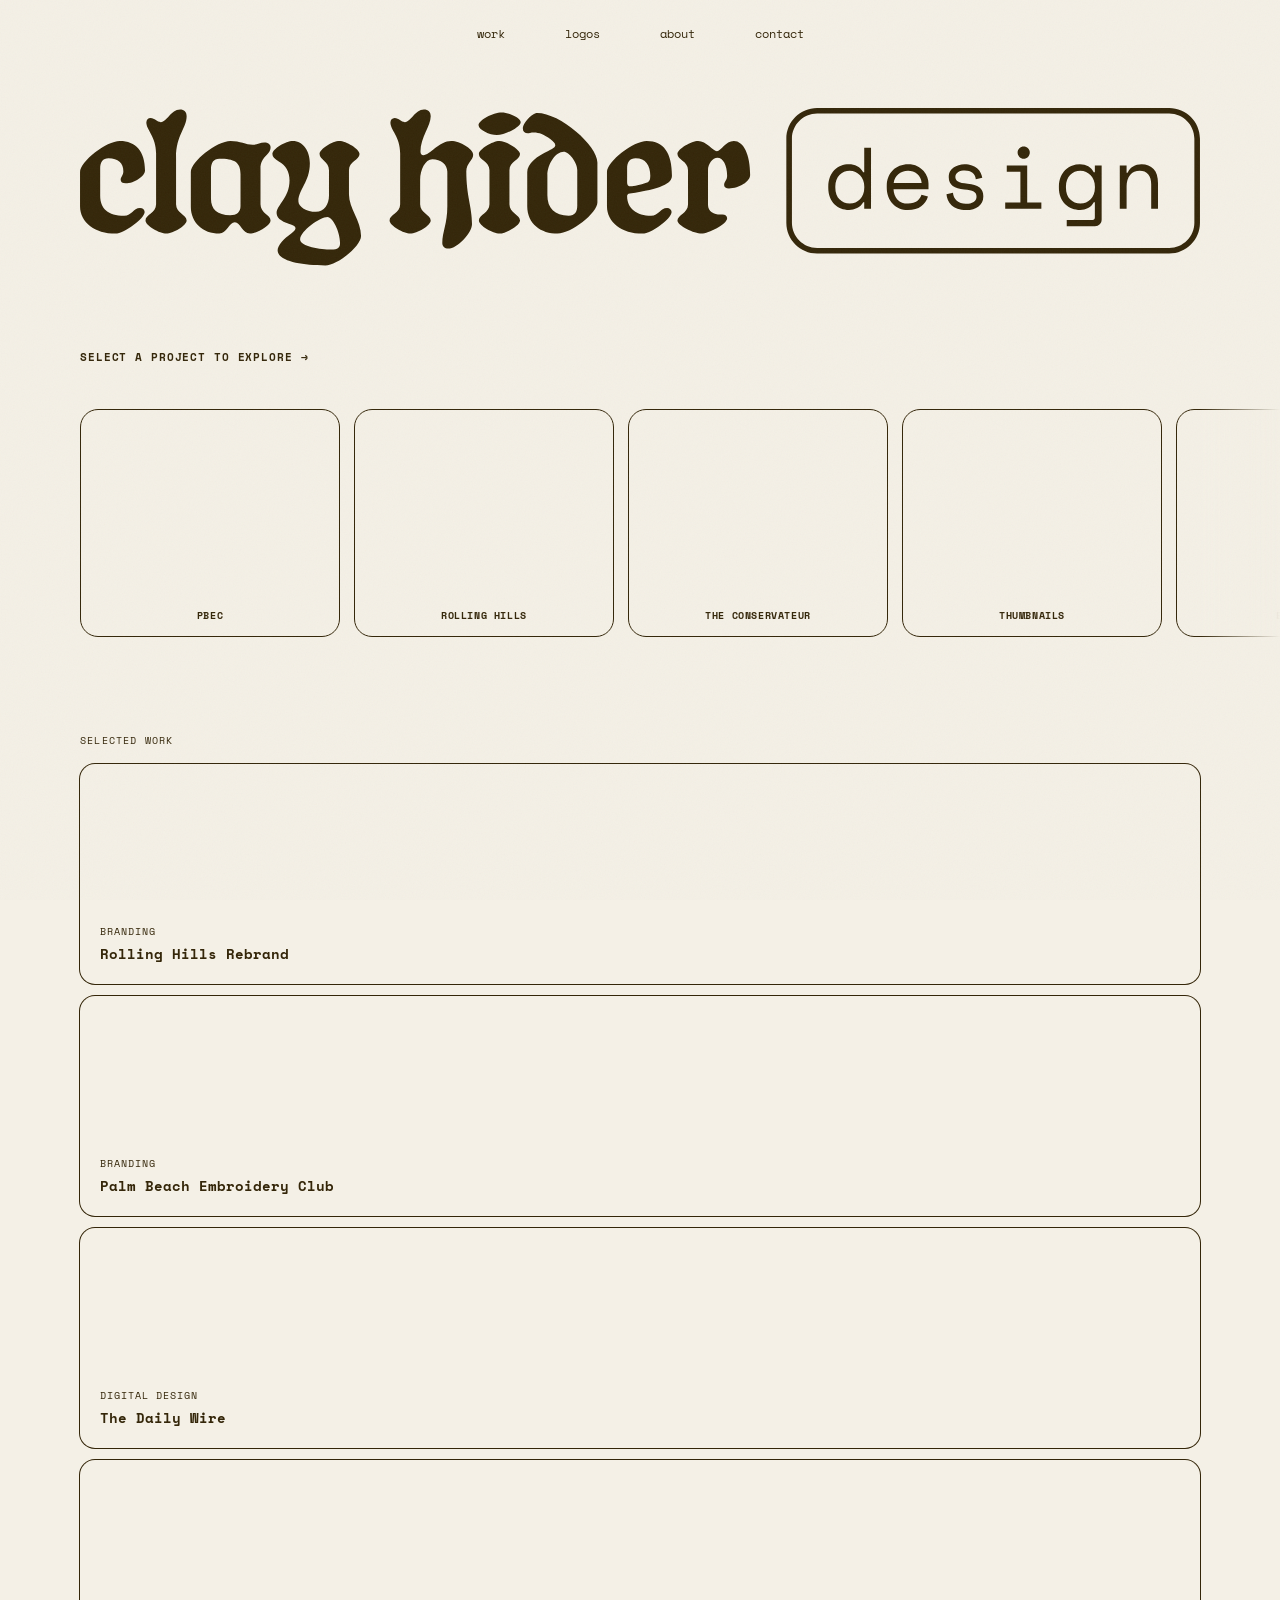
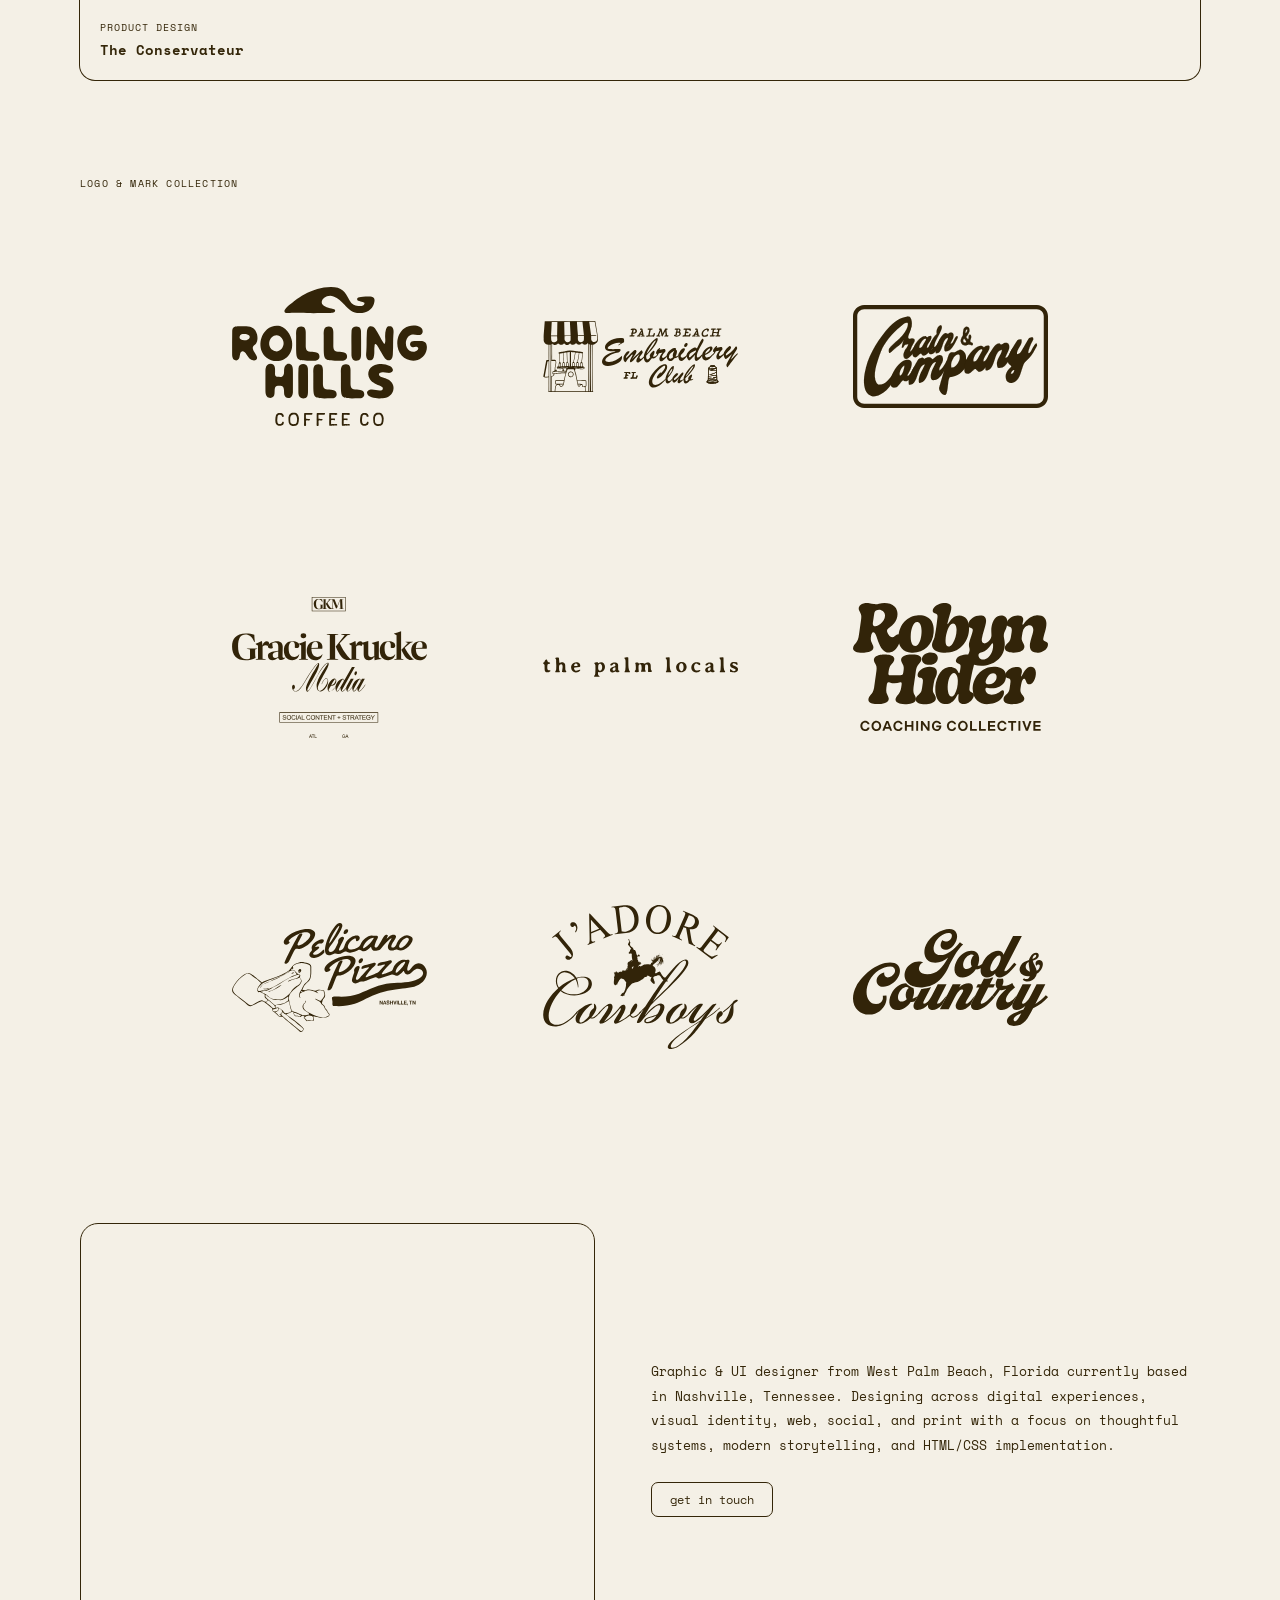
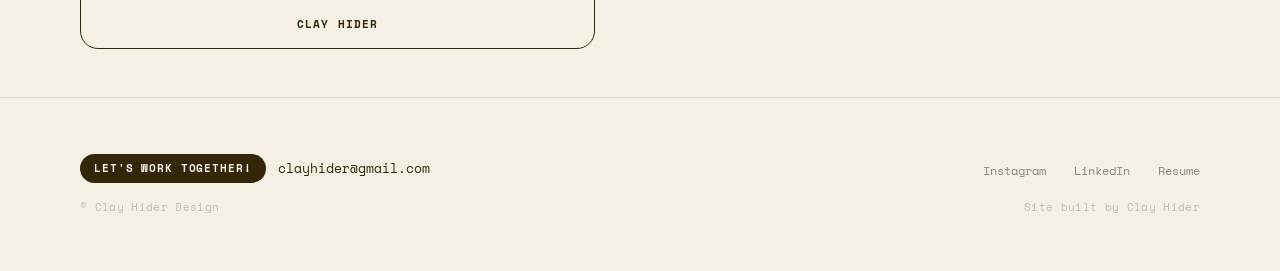
==== commit d285a87a: "June 19 Night Edits" ====
--- a/index.html
+++ b/index.html
@@ -4,8 +4,20 @@
   <meta charset="UTF-8">
   <meta name="viewport" content="width=device-width, initial-scale=1.0">
   <title>Clay Hider Design</title>
+  <meta name="description" content="Clay Hider — Graphic & UI Designer. Brand identity, digital design, and web experiences.">
+  <!-- Open Graph -->
+  <meta property="og:title" content="Clay Hider Design">
+  <meta property="og:description" content="Graphic & UI Designer specializing in brand identity, digital design, and web experiences.">
+  <meta property="og:image" content="https://hidercreative.com/chdesign/og-image.png">
+  <meta property="og:url" content="https://hidercreative.com">
+  <meta property="og:type" content="website">
+  <!-- Twitter / X -->
+  <meta name="twitter:card" content="summary_large_image">
+  <meta name="twitter:title" content="Clay Hider Design">
+  <meta name="twitter:description" content="Graphic & UI Designer specializing in brand identity, digital design, and web experiences.">
+  <meta name="twitter:image" content="https://hidercreative.com/chdesign/og-image.png">
   <link rel="icon" href="chdesign/chdesign-favicon.svg" type="image/svg+xml">
-  <link rel="stylesheet" href="style.css?v=83">
+  <link rel="stylesheet" href="style.css?v=84">
 </head>
 <body>
 
@@ -121,35 +133,35 @@
     <div class="hero-cards-outer">
       <div class="hero-cards" id="heroCards">
         <a href="PBEC/" class="hc-card">
-          <div class="hc-photo"><img src="PBEC/PBEC-HatMockup.png" alt="PBEC"></div>
+          <div class="hc-photo"><img src="PBEC/PBEC-HatMockup.png" alt="PBEC" class="img-load"></div>
           <span class="hc-label">PBEC</span>
         </a>
         <a href="Rolling-Hills/#brand-in-world" class="hc-card">
-          <div class="hc-photo"><img src="Rolling-Hills/RH-Wraps-Mockup.png" alt="Rolling Hills"></div>
+          <div class="hc-photo"><img src="Rolling-Hills/RH-Wraps-Mockup.png" alt="Rolling Hills" class="img-load" loading="lazy"></div>
           <span class="hc-label">Rolling Hills</span>
         </a>
         <a href="The-Conservateur/#jadore" class="hc-card">
-          <div class="hc-photo"><img src="The-Conservateur/J%27Adore%20Cowboys/JAdore-Mockup.png" alt="The Conservateur"></div>
+          <div class="hc-photo"><img src="The-Conservateur/J%27Adore%20Cowboys/JAdore-Mockup.png" alt="The Conservateur" class="img-load" loading="lazy"></div>
           <span class="hc-label">The Conservateur</span>
         </a>
         <a href="Daily-Wire/#thumbnails" class="hc-card">
-          <div class="hc-photo"><img src="Daily-Wire/Thumbnails/BC-Tip%3F.jpg" alt="Thumbnails"></div>
+          <div class="hc-photo"><img src="Daily-Wire/Thumbnails/BC-Tip%3F.jpg" alt="Thumbnails" class="img-load" loading="lazy"></div>
           <span class="hc-label">Thumbnails</span>
         </a>
         <a href="Daily-Wire/#thumbnails" class="hc-card">
-          <div class="hc-photo"><img src="Daily-Wire/Other%20Designs/JBPxMusk-16x9.jpg" alt="Editorial"></div>
+          <div class="hc-photo"><img src="Daily-Wire/Other%20Designs/JBPxMusk-16x9.jpg" alt="Editorial" class="img-load" loading="lazy"></div>
           <span class="hc-label">Editorial</span>
         </a>
         <a href="Daily-Wire/#crain-co" class="hc-card">
-          <div class="hc-photo"><img src="Daily-Wire/Crain%20%26%20Co%20Hat%20Design/CrainCo-Mockup.png" alt="Crain &amp; Co"></div>
+          <div class="hc-photo"><img src="Daily-Wire/Crain%20%26%20Co%20Hat%20Design/CrainCo-Mockup.png" alt="Crain &amp; Co" class="img-load" loading="lazy"></div>
           <span class="hc-label">Crain &amp; Co</span>
         </a>
         <a href="Rolling-Hills/#cold-brew" class="hc-card">
-          <div class="hc-photo"><img src="Rolling-Hills/RH-Strawberry-HeroCard.jpg" alt="Rolling Hills Strawberry Latte"></div>
+          <div class="hc-photo"><img src="Rolling-Hills/RH-Strawberry-HeroCard.jpg" alt="Rolling Hills Strawberry Latte" class="img-load" loading="lazy"></div>
           <span class="hc-label">Rolling Hills</span>
         </a>
         <a href="Rolling-Hills/#cold-brew" class="hc-card">
-          <div class="hc-photo"><img src="Rolling-Hills/ColdBrew-Pic.jpg" alt="RH Cold Brew"></div>
+          <div class="hc-photo"><img src="Rolling-Hills/ColdBrew-Pic.jpg" alt="RH Cold Brew" class="img-load" loading="lazy"></div>
           <span class="hc-label">RH Cold Brew</span>
         </a>
       </div>
@@ -167,8 +179,8 @@
 
         <a href="Rolling-Hills/" class="project-card reveal">
           <div class="card-thumb-wrap">
-            <img src="Rolling-Hills/RH-Feature-Brown.png" alt="Rolling Hills" class="card-thumb">
-            <img src="Rolling-Hills/RH-Feature-Color.png" alt="" class="card-thumb-color">
+            <img src="Rolling-Hills/RH-Feature-Brown.png" alt="Rolling Hills" class="card-thumb img-load" loading="lazy">
+            <img src="Rolling-Hills/RH-Feature-Color.png" alt="" class="card-thumb-color img-load" loading="lazy">
             <div class="card-overlay">
               <p class="card-meta">Branding</p>
               <h2 class="card-title">Rolling Hills Rebrand</h2>
@@ -178,8 +190,8 @@
 
         <a href="PBEC/" class="project-card reveal">
           <div class="card-thumb-wrap">
-            <img src="PBEC/PBEC-Feature-Brown.png" alt="Palm Beach Embroidery Club" class="card-thumb">
-            <img src="PBEC/PBEC-Feature-Color.png" alt="" class="card-thumb-color">
+            <img src="PBEC/PBEC-Feature-Brown.png" alt="Palm Beach Embroidery Club" class="card-thumb img-load" loading="lazy">
+            <img src="PBEC/PBEC-Feature-Color.png" alt="" class="card-thumb-color img-load" loading="lazy">
             <div class="card-overlay">
               <p class="card-meta">Branding</p>
               <h2 class="card-title">Palm Beach Embroidery Club</h2>
@@ -189,8 +201,8 @@
 
         <a href="Daily-Wire/" class="project-card reveal">
           <div class="card-thumb-wrap">
-            <img src="Daily-Wire/DW-Feature-Brown.png" alt="The Daily Wire" class="card-thumb">
-            <img src="Daily-Wire/DW-Feature-Color.png" alt="" class="card-thumb-color">
+            <img src="Daily-Wire/DW-Feature-Brown.png" alt="The Daily Wire" class="card-thumb img-load" loading="lazy">
+            <img src="Daily-Wire/DW-Feature-Color.png" alt="" class="card-thumb-color img-load" loading="lazy">
             <div class="card-overlay">
               <p class="card-meta">Digital Design</p>
               <h2 class="card-title">The Daily Wire</h2>
@@ -200,8 +212,8 @@
 
         <a href="The-Conservateur/" class="project-card reveal">
           <div class="card-thumb-wrap">
-            <img src="The-Conservateur/TC-Feature-Brown.png" alt="The Conservateur" class="card-thumb">
-            <img src="The-Conservateur/TC-Feature-Color.png" alt="" class="card-thumb-color">
+            <img src="The-Conservateur/TC-Feature-Brown.png" alt="The Conservateur" class="card-thumb img-load" loading="lazy">
+            <img src="The-Conservateur/TC-Feature-Color.png" alt="" class="card-thumb-color img-load" loading="lazy">
             <div class="card-overlay">
               <p class="card-meta">Product Design</p>
               <h2 class="card-title">The Conservateur</h2>
@@ -238,7 +250,7 @@
     <div class="container">
       <div class="about-inner">
         <div class="about-card reveal">
-          <img src="chdesign/chdesign-pic.jpg" alt="Clay Hider" class="about-photo">
+          <img src="chdesign/chdesign-pic.jpg" alt="Clay Hider" class="about-photo img-load" loading="lazy">
           <p class="about-name">Clay Hider</p>
         </div>
         <div class="about-text reveal">
@@ -253,9 +265,9 @@
   <footer id="footer">
     <div class="container">
       <div class="footer-top">
-        <p class="footer-tagline"><span class="footer-opps-pill">Open to full-time opportunities</span>  <a href="mailto:clayhider@gmail.com">clayhider@gmail.com</a></p>
+        <p class="footer-tagline"><span class="footer-opps-pill">Let's work together!</span>  <a href="mailto:clayhider@gmail.com">clayhider@gmail.com</a></p>
         <ul class="footer-links">
-          <li><a href="https://www.instagram.com/clayhider/" target="_blank" rel="noopener">Instagram</a></li>
+          <li><a href="https://www.instagram.com/hidercreative" target="_blank" rel="noopener">Instagram</a></li>
           <li><a href="https://www.linkedin.com/in/clay-hider" target="_blank" rel="noopener">LinkedIn</a></li>
           <li><a href="chdesign/Clay_Hider_Resume.pdf" target="_blank" rel="noopener">Resume</a></li>
         </ul>
@@ -459,6 +471,18 @@
         });
       });
     })();
+
+    // ── Image fade-in on load ──
+    (function () {
+      document.querySelectorAll('img.img-load').forEach(function (img) {
+        if (img.complete && img.naturalWidth > 0) {
+          img.classList.add('is-loaded');
+        } else {
+          img.addEventListener('load', function () { img.classList.add('is-loaded'); });
+          img.addEventListener('error', function () { img.classList.add('is-loaded'); });
+        }
+      });
+    })();
   </script>
 
   <!-- Logo lightbox overlay -->
--- a/style.css
+++ b/style.css
@@ -1575,6 +1575,15 @@
 .hc-card:nth-child(7) { animation-delay: 0.83s; }
 .hc-card:nth-child(8) { animation-delay: 0.97s; }
 
+/* ── Image lazy-load fade-in ── */
+.img-load {
+  opacity: 0;
+  transition: opacity 0.5s ease;
+}
+.img-load.is-loaded {
+  opacity: 1;
+}
+
 .reveal {
   opacity: 0;
   transform: translateY(18px);
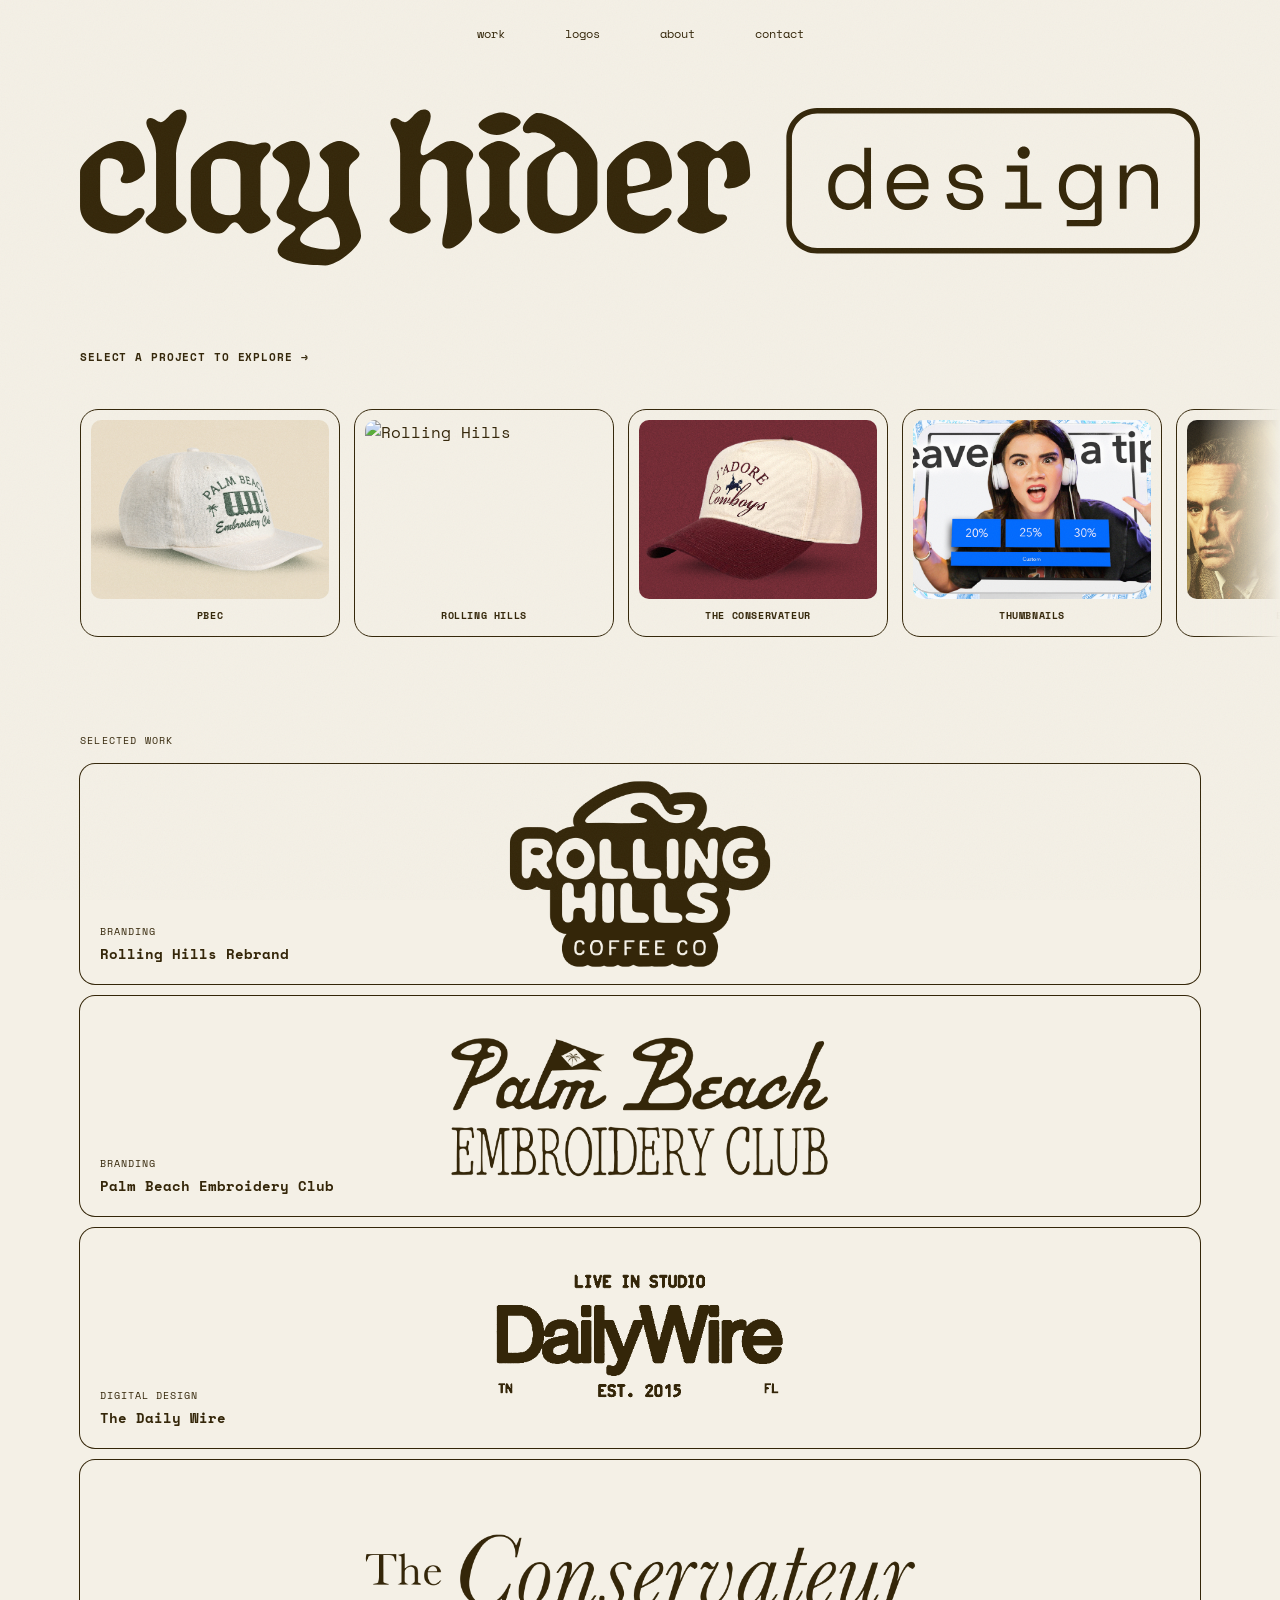
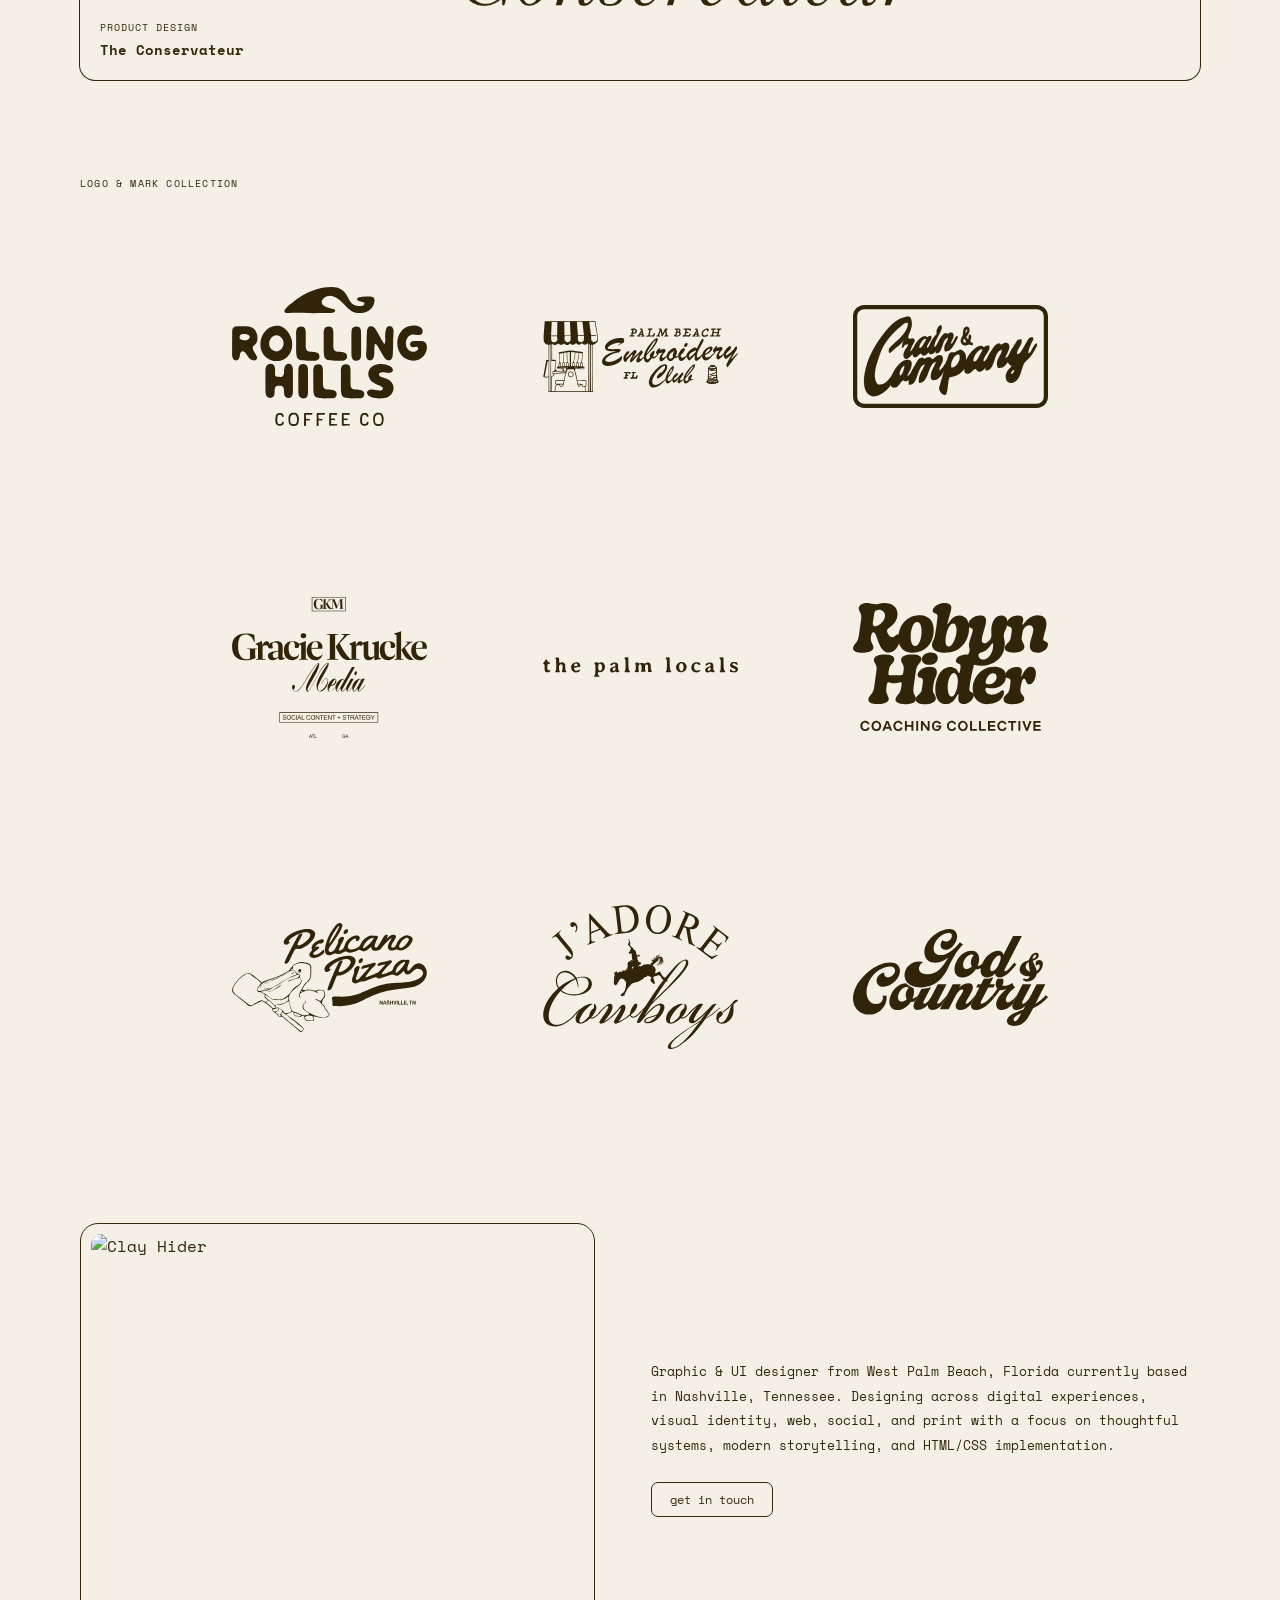
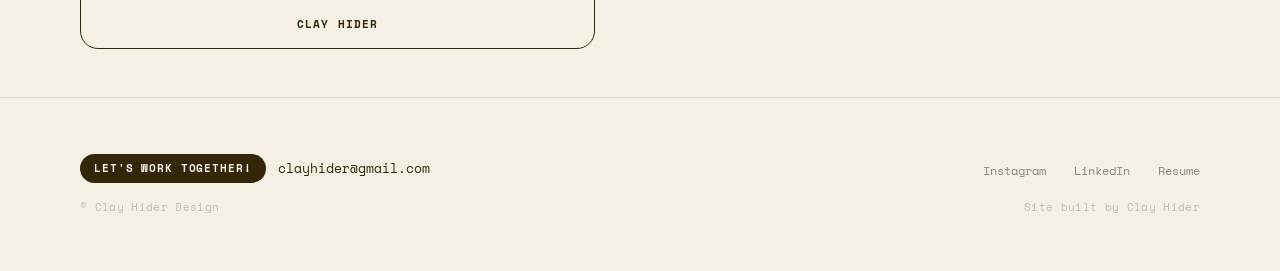
==== commit 2ad42794: "more" ====
--- a/index.html
+++ b/index.html
@@ -17,7 +17,7 @@
   <meta name="twitter:description" content="Graphic & UI Designer specializing in brand identity, digital design, and web experiences.">
   <meta name="twitter:image" content="https://hidercreative.com/chdesign/og-image.png">
   <link rel="icon" href="chdesign/chdesign-favicon.svg" type="image/svg+xml">
-  <link rel="stylesheet" href="style.css?v=84">
+  <link rel="stylesheet" href="style.css?v=85">
 </head>
 <body>
 
@@ -133,35 +133,35 @@
     <div class="hero-cards-outer">
       <div class="hero-cards" id="heroCards">
         <a href="PBEC/" class="hc-card">
-          <div class="hc-photo"><img src="PBEC/PBEC-HatMockup.png" alt="PBEC" class="img-load"></div>
+          <div class="hc-photo"><img src="PBEC/PBEC-HatMockup.png" alt="PBEC"></div>
           <span class="hc-label">PBEC</span>
         </a>
         <a href="Rolling-Hills/#brand-in-world" class="hc-card">
-          <div class="hc-photo"><img src="Rolling-Hills/RH-Wraps-Mockup.png" alt="Rolling Hills" class="img-load" loading="lazy"></div>
+          <div class="hc-photo"><img src="Rolling-Hills/RH-Wraps-Mockup.png" alt="Rolling Hills" loading="lazy"></div>
           <span class="hc-label">Rolling Hills</span>
         </a>
         <a href="The-Conservateur/#jadore" class="hc-card">
-          <div class="hc-photo"><img src="The-Conservateur/J%27Adore%20Cowboys/JAdore-Mockup.png" alt="The Conservateur" class="img-load" loading="lazy"></div>
+          <div class="hc-photo"><img src="The-Conservateur/J%27Adore%20Cowboys/JAdore-Mockup.png" alt="The Conservateur" loading="lazy"></div>
           <span class="hc-label">The Conservateur</span>
         </a>
         <a href="Daily-Wire/#thumbnails" class="hc-card">
-          <div class="hc-photo"><img src="Daily-Wire/Thumbnails/BC-Tip%3F.jpg" alt="Thumbnails" class="img-load" loading="lazy"></div>
+          <div class="hc-photo"><img src="Daily-Wire/Thumbnails/BC-Tip%3F.jpg" alt="Thumbnails" loading="lazy"></div>
           <span class="hc-label">Thumbnails</span>
         </a>
         <a href="Daily-Wire/#thumbnails" class="hc-card">
-          <div class="hc-photo"><img src="Daily-Wire/Other%20Designs/JBPxMusk-16x9.jpg" alt="Editorial" class="img-load" loading="lazy"></div>
+          <div class="hc-photo"><img src="Daily-Wire/Other%20Designs/JBPxMusk-16x9.jpg" alt="Editorial" loading="lazy"></div>
           <span class="hc-label">Editorial</span>
         </a>
         <a href="Daily-Wire/#crain-co" class="hc-card">
-          <div class="hc-photo"><img src="Daily-Wire/Crain%20%26%20Co%20Hat%20Design/CrainCo-Mockup.png" alt="Crain &amp; Co" class="img-load" loading="lazy"></div>
+          <div class="hc-photo"><img src="Daily-Wire/Crain%20%26%20Co%20Hat%20Design/CrainCo-Mockup.png" alt="Crain &amp; Co" loading="lazy"></div>
           <span class="hc-label">Crain &amp; Co</span>
         </a>
         <a href="Rolling-Hills/#cold-brew" class="hc-card">
-          <div class="hc-photo"><img src="Rolling-Hills/RH-Strawberry-HeroCard.jpg" alt="Rolling Hills Strawberry Latte" class="img-load" loading="lazy"></div>
+          <div class="hc-photo"><img src="Rolling-Hills/RH-Strawberry-HeroCard.jpg" alt="Rolling Hills Strawberry Latte" loading="lazy"></div>
           <span class="hc-label">Rolling Hills</span>
         </a>
         <a href="Rolling-Hills/#cold-brew" class="hc-card">
-          <div class="hc-photo"><img src="Rolling-Hills/ColdBrew-Pic.jpg" alt="RH Cold Brew" class="img-load" loading="lazy"></div>
+          <div class="hc-photo"><img src="Rolling-Hills/ColdBrew-Pic.jpg" alt="RH Cold Brew" loading="lazy"></div>
           <span class="hc-label">RH Cold Brew</span>
         </a>
       </div>
@@ -179,8 +179,8 @@
 
         <a href="Rolling-Hills/" class="project-card reveal">
           <div class="card-thumb-wrap">
-            <img src="Rolling-Hills/RH-Feature-Brown.png" alt="Rolling Hills" class="card-thumb img-load" loading="lazy">
-            <img src="Rolling-Hills/RH-Feature-Color.png" alt="" class="card-thumb-color img-load" loading="lazy">
+            <img src="Rolling-Hills/RH-Feature-Brown.png" alt="Rolling Hills" class="card-thumb" loading="lazy">
+            <img src="Rolling-Hills/RH-Feature-Color.png" alt="" class="card-thumb-color" loading="lazy">
             <div class="card-overlay">
               <p class="card-meta">Branding</p>
               <h2 class="card-title">Rolling Hills Rebrand</h2>
@@ -190,8 +190,8 @@
 
         <a href="PBEC/" class="project-card reveal">
           <div class="card-thumb-wrap">
-            <img src="PBEC/PBEC-Feature-Brown.png" alt="Palm Beach Embroidery Club" class="card-thumb img-load" loading="lazy">
-            <img src="PBEC/PBEC-Feature-Color.png" alt="" class="card-thumb-color img-load" loading="lazy">
+            <img src="PBEC/PBEC-Feature-Brown.png" alt="Palm Beach Embroidery Club" class="card-thumb" loading="lazy">
+            <img src="PBEC/PBEC-Feature-Color.png" alt="" class="card-thumb-color" loading="lazy">
             <div class="card-overlay">
               <p class="card-meta">Branding</p>
               <h2 class="card-title">Palm Beach Embroidery Club</h2>
@@ -201,8 +201,8 @@
 
         <a href="Daily-Wire/" class="project-card reveal">
           <div class="card-thumb-wrap">
-            <img src="Daily-Wire/DW-Feature-Brown.png" alt="The Daily Wire" class="card-thumb img-load" loading="lazy">
-            <img src="Daily-Wire/DW-Feature-Color.png" alt="" class="card-thumb-color img-load" loading="lazy">
+            <img src="Daily-Wire/DW-Feature-Brown.png" alt="The Daily Wire" class="card-thumb" loading="lazy">
+            <img src="Daily-Wire/DW-Feature-Color.png" alt="" class="card-thumb-color" loading="lazy">
             <div class="card-overlay">
               <p class="card-meta">Digital Design</p>
               <h2 class="card-title">The Daily Wire</h2>
@@ -212,8 +212,8 @@
 
         <a href="The-Conservateur/" class="project-card reveal">
           <div class="card-thumb-wrap">
-            <img src="The-Conservateur/TC-Feature-Brown.png" alt="The Conservateur" class="card-thumb img-load" loading="lazy">
-            <img src="The-Conservateur/TC-Feature-Color.png" alt="" class="card-thumb-color img-load" loading="lazy">
+            <img src="The-Conservateur/TC-Feature-Brown.png" alt="The Conservateur" class="card-thumb" loading="lazy">
+            <img src="The-Conservateur/TC-Feature-Color.png" alt="" class="card-thumb-color" loading="lazy">
             <div class="card-overlay">
               <p class="card-meta">Product Design</p>
               <h2 class="card-title">The Conservateur</h2>
@@ -250,12 +250,12 @@
     <div class="container">
       <div class="about-inner">
         <div class="about-card reveal">
-          <img src="chdesign/chdesign-pic.jpg" alt="Clay Hider" class="about-photo img-load" loading="lazy">
+          <img src="chdesign/chdesign-pic.jpg" alt="Clay Hider" class="about-photo" loading="lazy">
           <p class="about-name">Clay Hider</p>
         </div>
         <div class="about-text reveal">
           <p class="about-bio">Graphic &amp; UI designer from West Palm Beach, Florida currently based in Nashville, Tennessee. Designing across digital experiences, visual identity, web, social, and print with a focus on thoughtful systems, modern storytelling, and HTML/CSS implementation.</p>
-          <a href="mailto:clayhider@gmail.com" class="cta-btn">get in touch</a>
+          <a href="#" data-tf-popup="01KVHNGHYHK3T330R3MJAWMNYW" data-tf-opacity="100" data-tf-iframe-props="title=Get in Touch" data-tf-transitive-search-params data-tf-medium="snippet" class="cta-btn">get in touch</a>
         </div>
       </div>
     </div>
@@ -472,17 +472,6 @@
       });
     })();
 
-    // ── Image fade-in on load ──
-    (function () {
-      document.querySelectorAll('img.img-load').forEach(function (img) {
-        if (img.complete && img.naturalWidth > 0) {
-          img.classList.add('is-loaded');
-        } else {
-          img.addEventListener('load', function () { img.classList.add('is-loaded'); });
-          img.addEventListener('error', function () { img.classList.add('is-loaded'); });
-        }
-      });
-    })();
   </script>
 
   <!-- Logo lightbox overlay -->
@@ -491,5 +480,6 @@
     <img id="logo-lightbox-img" src="" alt="">
   </div>
 
+  <script src="//embed.typeform.com/next/embed.js"></script>
 </body>
 </html>
--- a/style.css
+++ b/style.css
@@ -1575,14 +1575,6 @@
 .hc-card:nth-child(7) { animation-delay: 0.83s; }
 .hc-card:nth-child(8) { animation-delay: 0.97s; }
 
-/* ── Image lazy-load fade-in ── */
-.img-load {
-  opacity: 0;
-  transition: opacity 0.5s ease;
-}
-.img-load.is-loaded {
-  opacity: 1;
-}
 
 .reveal {
   opacity: 0;
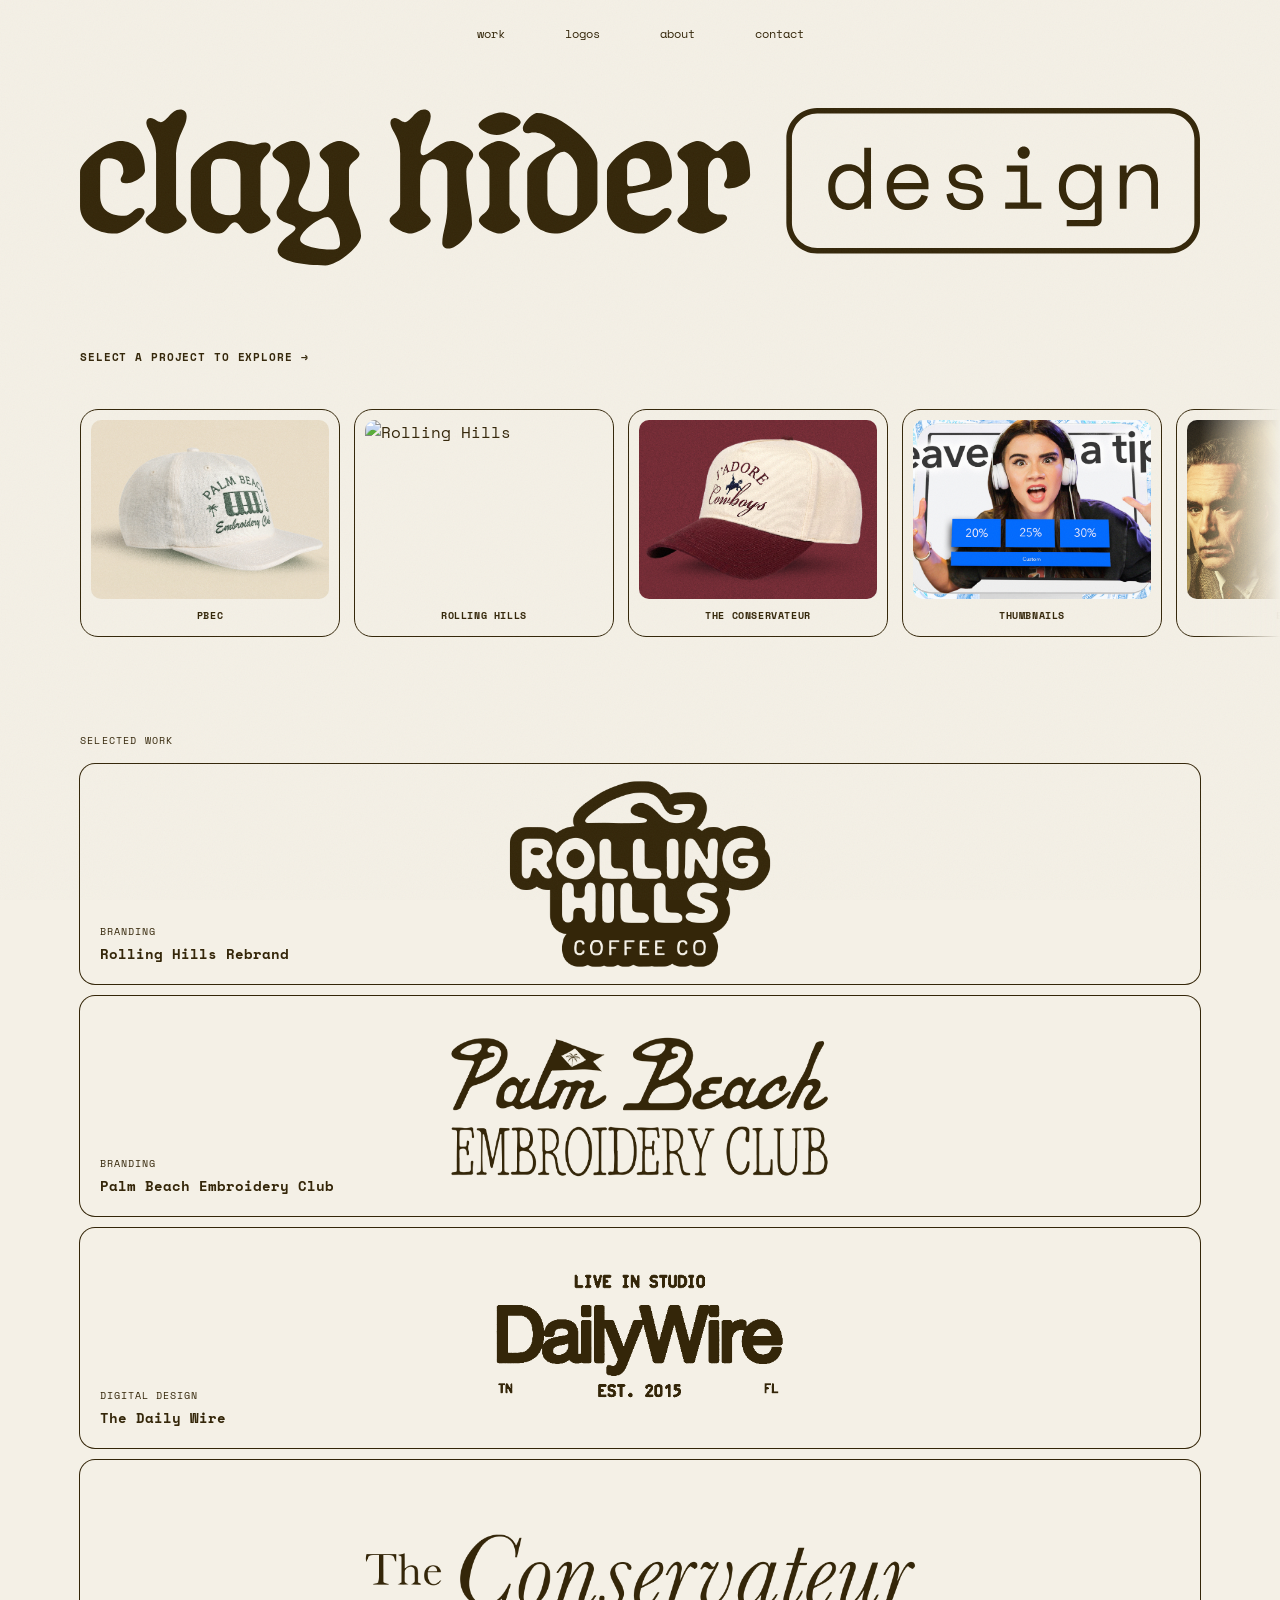
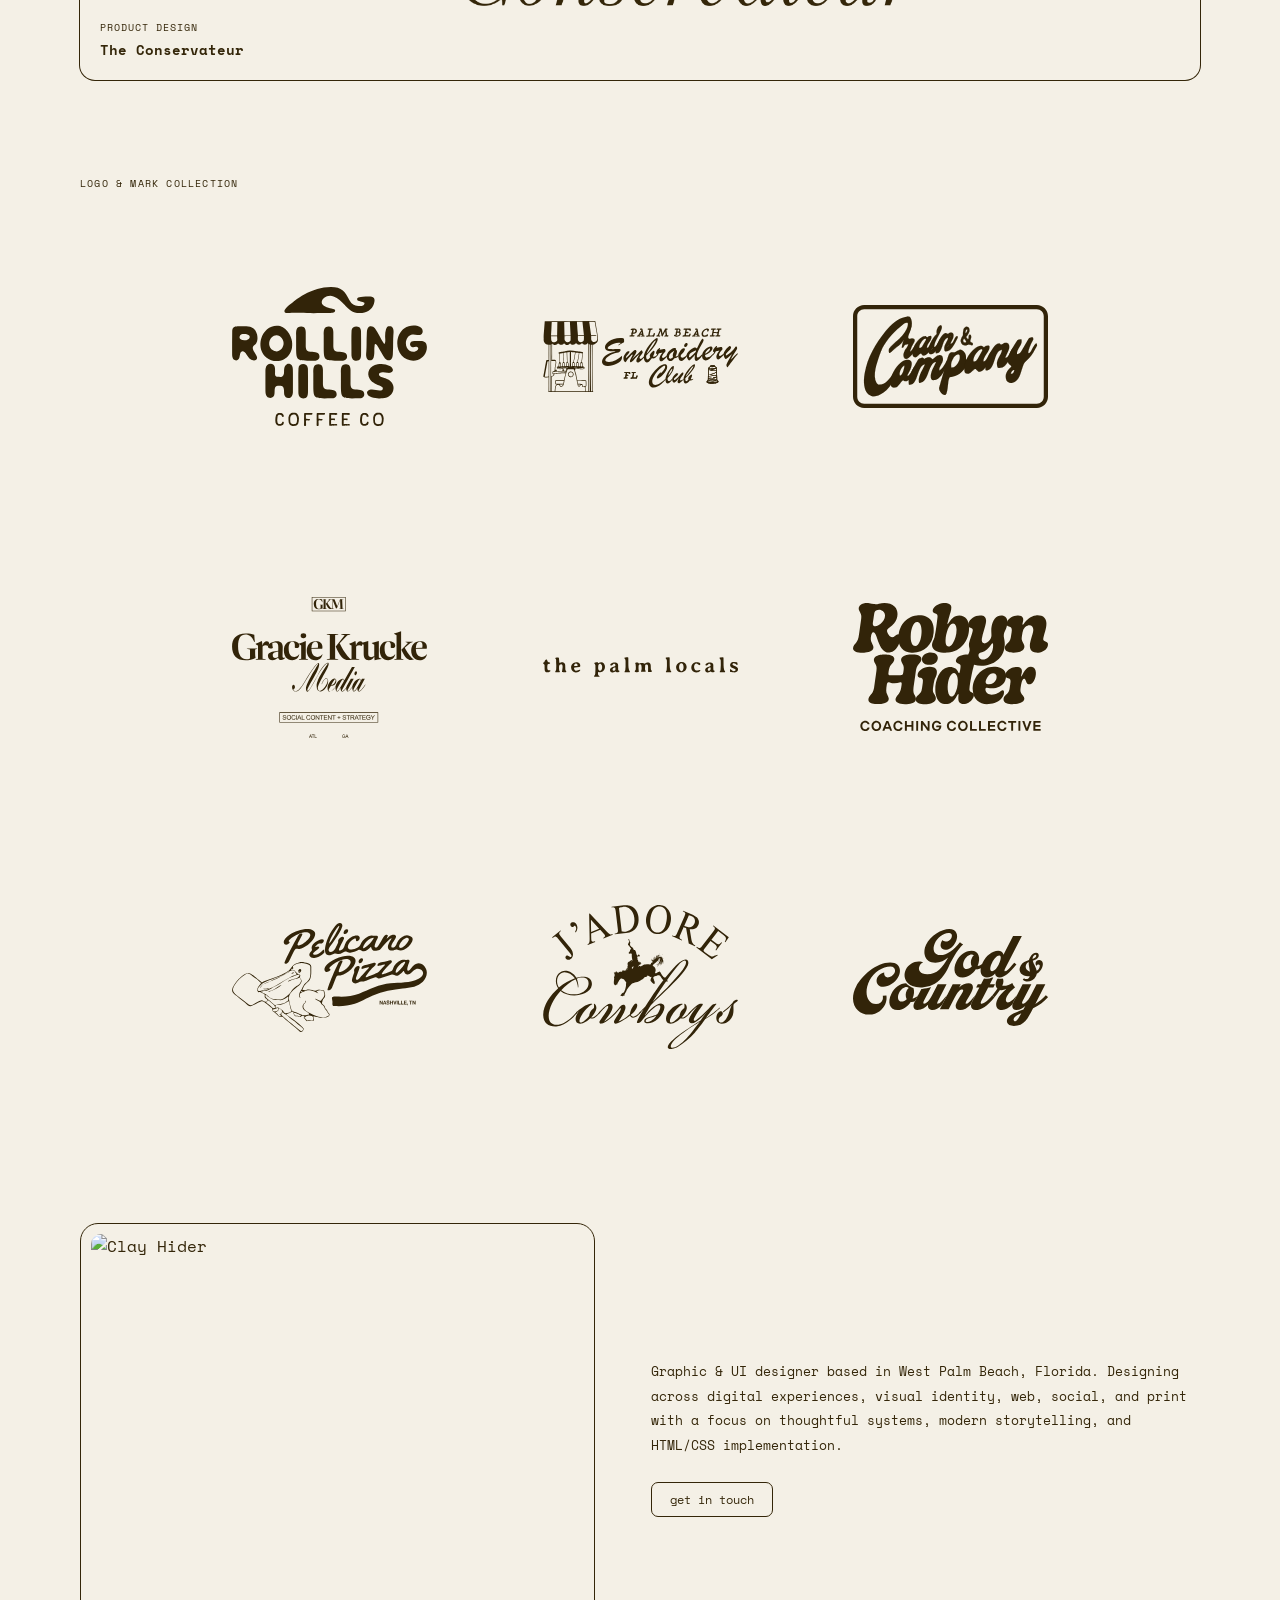
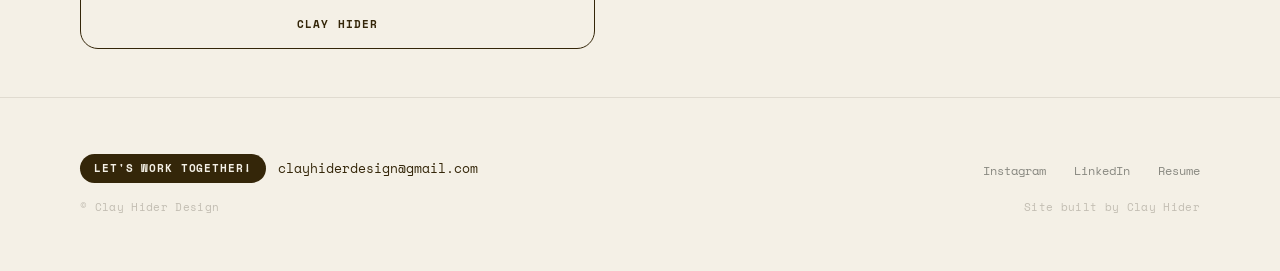
==== commit 1d83bc52: "oct commits" ====
--- a/index.html
+++ b/index.html
@@ -17,7 +17,7 @@
   <meta name="twitter:description" content="Graphic & UI Designer specializing in brand identity, digital design, and web experiences.">
   <meta name="twitter:image" content="https://hidercreative.com/chdesign/og-image.png">
   <link rel="icon" href="chdesign/chdesign-favicon.svg" type="image/svg+xml">
-  <link rel="stylesheet" href="style.css?v=85">
+  <link rel="stylesheet" href="style.css?v=86">
 </head>
 <body>
 
@@ -254,8 +254,8 @@
           <p class="about-name">Clay Hider</p>
         </div>
         <div class="about-text reveal">
-          <p class="about-bio">Graphic &amp; UI designer from West Palm Beach, Florida currently based in Nashville, Tennessee. Designing across digital experiences, visual identity, web, social, and print with a focus on thoughtful systems, modern storytelling, and HTML/CSS implementation.</p>
-          <a href="#" data-tf-popup="01KVHNGHYHK3T330R3MJAWMNYW" data-tf-opacity="100" data-tf-iframe-props="title=Get in Touch" data-tf-transitive-search-params data-tf-medium="snippet" class="cta-btn">get in touch</a>
+          <p class="about-bio">Graphic &amp; UI designer based in West Palm Beach, Florida. Designing across digital experiences, visual identity, web, social, and print with a focus on thoughtful systems, modern storytelling, and HTML/CSS implementation.</p>
+          <a href="https://form.typeform.com/to/cGIj3HBH" target="_blank" rel="noopener" class="cta-btn">get in touch</a>
         </div>
       </div>
     </div>
@@ -265,7 +265,7 @@
   <footer id="footer">
     <div class="container">
       <div class="footer-top">
-        <p class="footer-tagline"><span class="footer-opps-pill">Let's work together!</span>  <a href="mailto:clayhider@gmail.com">clayhider@gmail.com</a></p>
+        <p class="footer-tagline"><span class="footer-opps-pill">Let's work together!</span>  <a href="mailto:clayhiderdesign@gmail.com">clayhiderdesign@gmail.com</a></p>
         <ul class="footer-links">
           <li><a href="https://www.instagram.com/hidercreative" target="_blank" rel="noopener">Instagram</a></li>
           <li><a href="https://www.linkedin.com/in/clay-hider" target="_blank" rel="noopener">LinkedIn</a></li>
@@ -480,6 +480,5 @@
     <img id="logo-lightbox-img" src="" alt="">
   </div>
 
-  <script src="//embed.typeform.com/next/embed.js"></script>
 </body>
 </html>
--- a/style.css
+++ b/style.css
@@ -1661,3 +1661,4 @@
   }
 }
 
+
